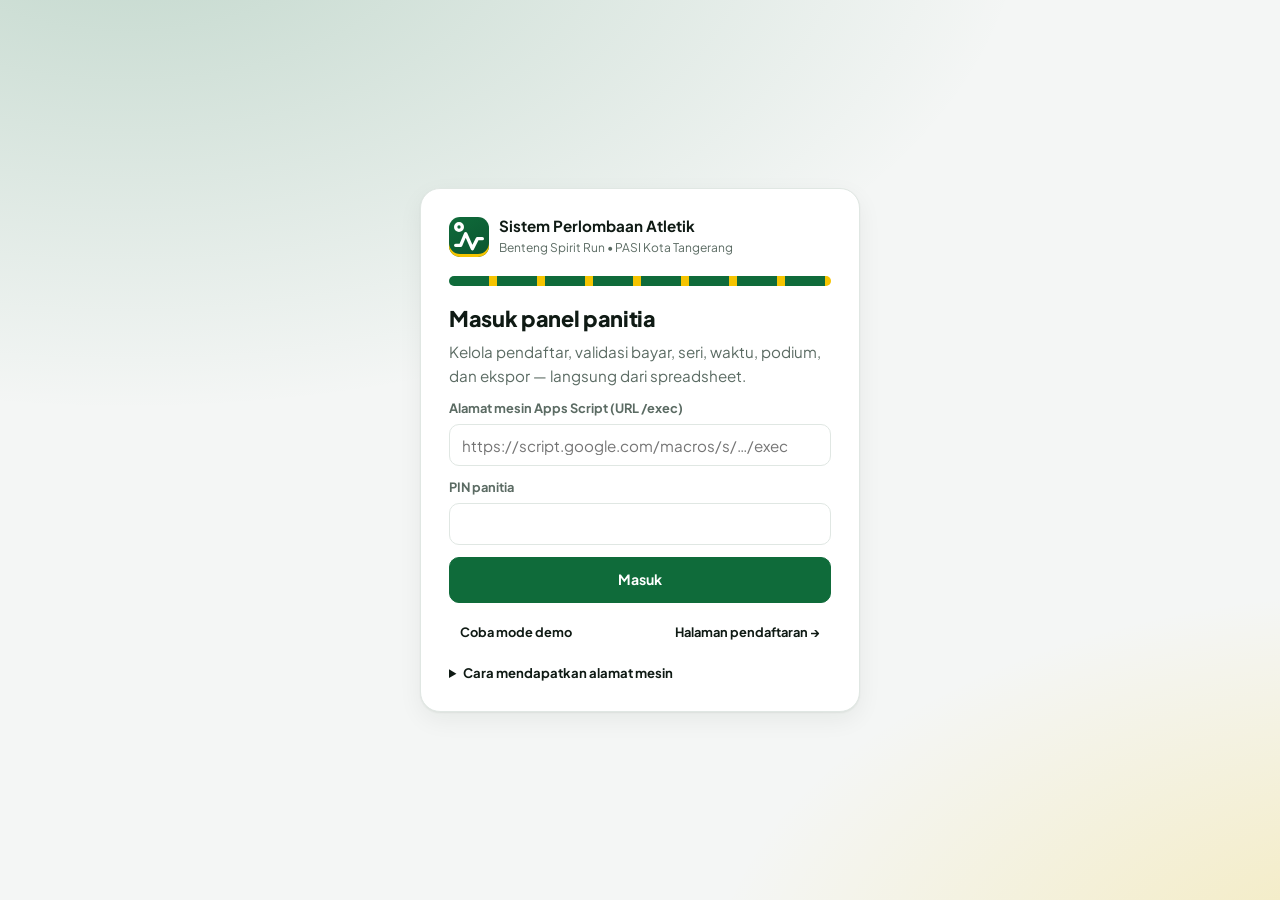
==== index.html @ 8a12baec "Terbitkan website" ====
<!doctype html>
<html lang="id">
<head>
<meta charset="utf-8">
<meta name="viewport" content="width=device-width,initial-scale=1">
<title>Panel Panitia — Benteng Spirit Run</title>
<meta name="description" content="Sistem perlombaan atletik Benteng Spirit Run (PASI Kota Tangerang): pendaftar, validasi bayar, nomor dada, seri, waktu, final, podium, ekspor Excel & PDF, dan pembuat Google Form.">
<meta name="robots" content="noindex">
<meta property="og:title" content="Panel Panitia — Benteng Spirit Run">
<meta property="og:description" content="Sistem perlombaan atletik PASI Kota Tangerang.">
<meta name="theme-color" content="#0f6b3a">
<link rel="icon" href="data:image/svg+xml,%3Csvg xmlns='http://www.w3.org/2000/svg' viewBox='0 0 32 32'%3E%3Crect width='32' height='32' rx='8' fill='%230f6b3a'/%3E%3Cpath d='M7 22h4l3-9 4 11 3-7h4' fill='none' stroke='%23f5c400' stroke-width='3' stroke-linecap='round' stroke-linejoin='round'/%3E%3C/svg%3E">
<link rel="preconnect" href="https://fonts.googleapis.com"><link rel="preconnect" href="https://fonts.gstatic.com" crossorigin>
<link href="https://fonts.googleapis.com/css2?family=Plus+Jakarta+Sans:wght@400;500;600;700;800&display=swap" rel="stylesheet">
<link rel="stylesheet" href="assets/app.css">
</head>
<body>
<div id="login" class="login hidden"></div>

<div id="app" class="app hidden">
  <nav id="side" class="side" aria-label="Menu utama"></nav>
  <div id="scrim" class="scrim"></div>
  <div class="main">
    <header class="topbar">
      <button class="btn btn-icon burger" id="burger" aria-label="Buka menu"></button>
      <span class="where" id="where">Dasbor</span>
      <span class="grow"></span>
      <span class="sync" id="sync" aria-live="polite"><i></i>Menghubungkan…</span>
      <button class="btn btn-icon btn-ghost" id="topbar-reload" aria-label="Muat ulang data" title="Muat ulang data"></button>
    </header>
    <main id="content" class="content" tabindex="-1"></main>
  </div>
</div>

<dialog id="dlg"></dialog>
<div id="toasts" class="toasts" aria-live="polite"></div>
<div id="loading" class="loading hidden" role="alert" aria-busy="true"><div style="text-align:center"><div class="spinner" style="margin:auto"></div><p id="loading-msg">Memproses…</p></div></div>

<script src="assets/config.js"></script>
<script src="assets/api.js"></script>
<script src="assets/ekspor.js"></script>
<script src="assets/app.js"></script>
</body>
</html>
---- assets/app.css ----
:root{
  --brand:#0f6b3a; --brand-2:#0b5530; --brand-soft:#e6f2ea; --on-brand:#ffffff; --accent:#f5c400; --on-accent:#1d1800;
  --bg:#f4f6f5; --surface:#ffffff; --surface-2:#f8faf9; --line:#e0e7e3; --text:#0f1a14; --muted:#5b6b63;
  --ok:#15803d; --ok-bg:#dcfce7; --warn:#a16207; --warn-bg:#fef3c7; --bad:#b91c1c; --bad-bg:#fee2e2; --info:#1d4ed8; --info-bg:#dbeafe;
  --radius:14px; --radius-sm:10px;
  --shadow:0 1px 2px rgb(15 26 20/.06),0 8px 24px rgb(15 26 20/.06);
  --font:"Plus Jakarta Sans",system-ui,-apple-system,"Segoe UI",Roboto,sans-serif;
  --side:252px;
  color-scheme:light;
}
@media (prefers-color-scheme:dark){:root:not([data-theme="light"]){
  --brand:#4ccf86; --brand-2:#36b56f; --on-brand:#04140b; --brand-soft:#11261b; --bg:#0a100d; --surface:#111a15; --surface-2:#0e1612; --line:#22322a; --text:#e6efe9; --muted:#97a89f;
  --ok:#4ade80; --ok-bg:#12301e; --warn:#fbbf24; --warn-bg:#33270b; --bad:#f87171; --bad-bg:#3a1414; --info:#93c5fd; --info-bg:#142540;
  --shadow:0 1px 2px rgb(0 0 0/.4),0 8px 24px rgb(0 0 0/.35); color-scheme:dark;}}
:root[data-theme="dark"]{
  --brand:#4ccf86; --brand-2:#36b56f; --on-brand:#04140b; --brand-soft:#11261b; --bg:#0a100d; --surface:#111a15; --surface-2:#0e1612; --line:#22322a; --text:#e6efe9; --muted:#97a89f;
  --ok:#4ade80; --ok-bg:#12301e; --warn:#fbbf24; --warn-bg:#33270b; --bad:#f87171; --bad-bg:#3a1414; --info:#93c5fd; --info-bg:#142540;
  --shadow:0 1px 2px rgb(0 0 0/.4),0 8px 24px rgb(0 0 0/.35); color-scheme:dark;}

*,*::before,*::after{box-sizing:border-box}
html{-webkit-text-size-adjust:100%}
body{margin:0;font-family:var(--font);font-size:.95rem;line-height:1.55;color:var(--text);background:var(--bg);-webkit-font-smoothing:antialiased}
h1,h2,h3,h4{line-height:1.2;letter-spacing:-.015em;margin:0 0 .4em;text-wrap:balance}
h1{font-size:clamp(1.35rem,1.2vw + 1rem,1.75rem);font-weight:800}
h2{font-size:1.15rem;font-weight:800}
h3{font-size:1rem;font-weight:700}
p{margin:0 0 .8em}
a{color:var(--brand)}
button,input,select,textarea{font:inherit;color:inherit}
:focus-visible{outline:3px solid color-mix(in srgb,var(--brand) 70%,transparent);outline-offset:2px;border-radius:8px}
.sr{position:absolute;width:1px;height:1px;overflow:hidden;clip:rect(0 0 0 0)}
.muted{color:var(--muted)}
.small{font-size:.82rem}
.num{font-variant-numeric:tabular-nums}
.nowrap{white-space:nowrap}
.hidden{display:none!important}

/* ---------- Tata letak ---------- */
.app{display:grid;grid-template-columns:var(--side) 1fr;min-height:100dvh}
.side{position:sticky;top:0;height:100dvh;overflow-y:auto;background:var(--surface);border-right:1px solid var(--line);padding:18px 14px;display:flex;flex-direction:column;gap:6px}
.brand{display:flex;align-items:center;gap:10px;padding:4px 8px 14px;border-bottom:1px solid var(--line);margin-bottom:8px}
.brand-mark{width:40px;height:40px;border-radius:11px;background:linear-gradient(150deg,#0f6b3a,#0b5530);display:grid;place-items:center;color:#fff;flex:none;box-shadow:inset 0 -3px 0 var(--accent)}
.brand b{display:block;font-size:.95rem;line-height:1.15}
.brand span{font-size:.75rem;color:var(--muted)}
.nav-group{font-size:.7rem;font-weight:800;letter-spacing:.1em;text-transform:uppercase;color:var(--muted);padding:14px 10px 4px}
.nav-link{display:flex;align-items:center;gap:10px;padding:9px 10px;border-radius:10px;text-decoration:none;color:var(--text);font-weight:600;font-size:.9rem;border:0;background:none;width:100%;text-align:left;cursor:pointer}
.nav-link svg{width:18px;height:18px;flex:none;color:var(--muted)}
.nav-link:hover{background:var(--surface-2)}
.nav-link[aria-current="page"]{background:var(--brand-soft);color:var(--brand)}
.nav-link[aria-current="page"] svg{color:var(--brand)}
.nav-link .badge{margin-left:auto}
.side-foot{margin-top:auto;padding-top:12px;border-top:1px solid var(--line);display:flex;flex-direction:column;gap:6px}
.main{min-width:0;display:flex;flex-direction:column}
.topbar{position:sticky;top:0;z-index:30;display:flex;align-items:center;gap:12px;padding:10px 24px;background:color-mix(in srgb,var(--bg) 85%,transparent);backdrop-filter:blur(10px);-webkit-backdrop-filter:blur(10px);border-bottom:1px solid var(--line);min-height:60px}
.topbar .burger{display:none}
.topbar .where{font-weight:700}
.topbar .grow{flex:1}
.sync{font-size:.8rem;color:var(--muted);display:flex;align-items:center;gap:6px}
.sync i{width:8px;height:8px;border-radius:50%;background:var(--ok);display:inline-block}
.sync.demo i{background:var(--accent)}
.sync.err i{background:var(--bad)}
.content{padding:24px;max-width:1400px;width:100%}
.page-head{display:flex;justify-content:space-between;align-items:flex-end;gap:16px;flex-wrap:wrap;margin-bottom:18px}
.page-head p{margin:0;color:var(--muted)}
.toolbar{display:flex;gap:8px;flex-wrap:wrap;align-items:center}
.scrim{display:none}
@media (max-width:960px){
  .app{grid-template-columns:1fr}
  .side{position:fixed;inset:0 auto 0 0;width:min(300px,86vw);z-index:60;transform:translateX(-105%);transition:transform .25s ease;box-shadow:var(--shadow)}
  .side.open{transform:none}
  .scrim.show{display:block;position:fixed;inset:0;background:rgb(0 0 0/.35);z-index:55}
  .topbar{padding:8px 14px}
  .topbar .burger{display:inline-flex}
  .content{padding:16px}
}

/* ---------- Tombol & input ---------- */
.btn{display:inline-flex;align-items:center;justify-content:center;gap:8px;min-height:40px;padding:0 16px;border-radius:10px;border:1px solid var(--line);background:var(--surface);font-weight:700;font-size:.88rem;cursor:pointer;text-decoration:none;color:var(--text);transition:background .15s,border-color .15s,transform .15s,box-shadow .15s;white-space:nowrap}
.btn svg{width:17px;height:17px;flex:none}
.btn:hover{border-color:color-mix(in srgb,var(--brand) 50%,var(--line))}
.btn:active{transform:translateY(1px)}
.btn[disabled]{opacity:.55;cursor:not-allowed}
.btn-brand{background:var(--brand);border-color:var(--brand);color:var(--on-brand)}
.btn-brand:hover{background:var(--brand-2);border-color:var(--brand-2)}
.btn-accent{background:var(--accent);border-color:var(--accent);color:var(--on-accent)}
.btn-accent:hover{box-shadow:0 6px 18px rgb(245 196 0/.35)}
.btn-ghost{background:transparent;border-color:transparent}
.btn-ghost:hover{background:var(--surface-2)}
.btn-danger{color:var(--bad)}
.btn-danger:hover{border-color:var(--bad);background:var(--bad-bg)}
.btn-sm{min-height:32px;padding:0 10px;font-size:.8rem;border-radius:8px}
.btn-icon{width:40px;padding:0}
.btn-sm.btn-icon{width:32px}
.split-btn{position:relative;display:inline-flex}
.menu-pop{position:absolute;right:0;top:calc(100% + 6px);min-width:240px;background:var(--surface);border:1px solid var(--line);border-radius:12px;box-shadow:var(--shadow);padding:6px;z-index:40;display:none}
.menu-pop.open{display:block}
.menu-pop button{display:flex;align-items:center;gap:10px;width:100%;padding:9px 10px;border:0;background:none;border-radius:8px;cursor:pointer;text-align:left;font-weight:600;font-size:.86rem}
.menu-pop button:hover{background:var(--surface-2)}
.menu-pop button svg{width:17px;height:17px;color:var(--muted)}
.menu-pop hr{border:0;border-top:1px solid var(--line);margin:4px 0}

.field{display:flex;flex-direction:column;gap:5px;margin-bottom:12px;min-width:0}
.field>span{font-size:.8rem;font-weight:700;color:var(--muted)}
.input,select.input,textarea.input{width:100%;min-height:42px;padding:8px 12px;border-radius:10px;border:1px solid var(--line);background:var(--surface);outline:none;transition:border-color .15s,box-shadow .15s}
textarea.input{min-height:90px;resize:vertical}
.input:focus{border-color:var(--brand);box-shadow:0 0 0 3px color-mix(in srgb,var(--brand) 18%,transparent)}
.input-sm{min-height:34px;padding:4px 10px;font-size:.85rem;border-radius:8px}
.search{position:relative;flex:1;min-width:200px;max-width:380px}
.search svg{position:absolute;left:11px;top:50%;transform:translateY(-50%);width:17px;height:17px;color:var(--muted);pointer-events:none}
.search .input{padding-left:36px}
.grid-2{display:grid;grid-template-columns:repeat(2,minmax(0,1fr));gap:0 14px}
.grid-3{display:grid;grid-template-columns:repeat(3,minmax(0,1fr));gap:0 14px}
@media (max-width:640px){.grid-2,.grid-3{grid-template-columns:1fr}}
.check{display:inline-flex;align-items:center;gap:8px;cursor:pointer;font-weight:600}
.check input{width:18px;height:18px;accent-color:var(--brand)}
.switch{position:relative;display:inline-flex;align-items:center;gap:10px;cursor:pointer;font-weight:600}
.switch input{appearance:none;width:42px;height:24px;border-radius:999px;background:var(--line);position:relative;cursor:pointer;transition:background .2s;margin:0}
.switch input::after{content:"";position:absolute;top:3px;left:3px;width:18px;height:18px;border-radius:50%;background:#fff;transition:transform .2s;box-shadow:0 1px 3px rgb(0 0 0/.2)}
.switch input:checked{background:var(--brand)}
.switch input:checked::after{transform:translateX(18px)}

.seg{display:inline-flex;background:var(--surface-2);border:1px solid var(--line);border-radius:10px;padding:3px;gap:2px;flex-wrap:wrap}
.seg button{border:0;background:none;padding:6px 12px;border-radius:8px;font-weight:700;font-size:.82rem;cursor:pointer;color:var(--muted)}
.seg button[aria-pressed="true"]{background:var(--surface);color:var(--text);box-shadow:0 1px 3px rgb(0 0 0/.08)}

/* ---------- Kartu & KPI ---------- */
.card{background:var(--surface);border:1px solid var(--line);border-radius:var(--radius);padding:20px}
.card-head{display:flex;justify-content:space-between;align-items:center;gap:12px;flex-wrap:wrap;margin-bottom:14px}
.card-head h2,.card-head h3{margin:0}
.stack{display:flex;flex-direction:column;gap:16px}
.cols{display:grid;gap:16px;grid-template-columns:repeat(auto-fit,minmax(min(100%,320px),1fr))}
.cols-2-1{display:grid;gap:16px;grid-template-columns:minmax(0,2fr) minmax(0,1fr)}
@media (max-width:1100px){.cols-2-1{grid-template-columns:1fr}}
.kpis{display:grid;gap:14px;grid-template-columns:repeat(auto-fit,minmax(170px,1fr));margin-bottom:16px}
.kpi{background:var(--surface);border:1px solid var(--line);border-radius:var(--radius);padding:16px 18px;position:relative;overflow:hidden}
.kpi .lbl{font-size:.76rem;font-weight:700;color:var(--muted);text-transform:uppercase;letter-spacing:.06em}
.kpi .val{font-size:1.9rem;font-weight:800;line-height:1.1;margin-top:6px;font-variant-numeric:tabular-nums}
.kpi .sub{font-size:.78rem;color:var(--muted);margin-top:2px}
.kpi::after{content:"";position:absolute;right:-18px;top:-18px;width:70px;height:70px;border-radius:50%;background:var(--brand-soft)}
.kpi.hl{background:linear-gradient(150deg,#0f6b3a,#0b5530);color:#fff;border-color:transparent}
.kpi.hl .lbl,.kpi.hl .sub{color:rgb(255 255 255/.8)}
.kpi.hl::after{background:rgb(255 255 255/.12)}
.kpi.warn .val{color:var(--warn)}
.kpi.bad .val{color:var(--bad)}

/* ---------- Tabel ---------- */
.table-wrap{overflow:auto;border:1px solid var(--line);border-radius:12px;background:var(--surface);max-height:calc(100dvh - 250px)}
.table-wrap.free{max-height:none}
table.t.wide{min-width:1080px}
table.t{width:100%;border-collapse:separate;border-spacing:0;font-size:.86rem}
table.t th,table.t td{padding:9px 12px;text-align:left;border-bottom:1px solid var(--line);vertical-align:middle}
table.t thead th{position:sticky;top:0;background:var(--surface-2);z-index:2;font-size:.74rem;text-transform:uppercase;letter-spacing:.05em;color:var(--muted);font-weight:800;white-space:nowrap}
table.t tbody tr:hover td{background:color-mix(in srgb,var(--brand-soft) 45%,transparent)}
table.t tbody tr:last-child td{border-bottom:0}
table.t td.c,table.t th.c{text-align:center}
table.t td.r,table.t th.r{text-align:right}
table.t tfoot td{font-weight:800;background:var(--surface-2);position:sticky;bottom:0}
.sortable{cursor:pointer;user-select:none}
.sortable::after{content:" ↕";opacity:.35}
.sortable[data-dir="asc"]::after{content:" ↑";opacity:1}
.sortable[data-dir="desc"]::after{content:" ↓";opacity:1}
.name{font-weight:700}
.sub-line{font-size:.76rem;color:var(--muted)}
.empty{padding:40px 16px;text-align:center;color:var(--muted)}
.empty svg{width:40px;height:40px;opacity:.5;display:block;margin:0 auto 8px}

.tag{display:inline-flex;align-items:center;gap:5px;padding:2px 9px;border-radius:999px;font-size:.74rem;font-weight:800;white-space:nowrap}
.tag.ok{background:var(--ok-bg);color:var(--ok)}
.tag.warn{background:var(--warn-bg);color:var(--warn)}
.tag.bad{background:var(--bad-bg);color:var(--bad)}
.tag.info{background:var(--info-bg);color:var(--info)}
.tag.neutral{background:var(--surface-2);color:var(--muted);border:1px solid var(--line)}
.badge{display:inline-grid;place-items:center;min-width:22px;height:20px;padding:0 6px;border-radius:999px;background:var(--bad);color:#fff;font-size:.7rem;font-weight:800}
.bib{display:inline-grid;place-items:center;min-width:46px;height:28px;padding:0 8px;border-radius:7px;font-weight:800;font-variant-numeric:tabular-nums;border:2px solid currentColor;font-size:.85rem}
.bib.Kuning{color:#a37f00;background:#fff8d6}
.bib.Merah{color:#c0262d;background:#fdecec}
.bib.Biru{color:#1f5fbf;background:#e8f0fc}
.bib.Abu-abu{color:#5d6470;background:#eef0f3}
.bib.none{color:var(--muted);border-style:dashed;background:transparent}

/* ---------- Grafik batang ---------- */
.bars{display:flex;flex-direction:column;gap:10px}
.bar-row{display:grid;grid-template-columns:140px 1fr 56px;gap:10px;align-items:center;font-size:.84rem}
.bar-track{height:14px;border-radius:999px;background:var(--surface-2);overflow:hidden;display:flex;border:1px solid var(--line)}
.bar-a{background:var(--brand)}
.bar-b{background:var(--accent)}
.legend{display:flex;gap:14px;font-size:.78rem;color:var(--muted);margin-bottom:10px}
.legend i{display:inline-block;width:10px;height:10px;border-radius:3px;margin-right:5px;vertical-align:-1px}
@media (max-width:520px){.bar-row{grid-template-columns:96px 1fr 44px}}

/* ---------- Seri / lintasan ---------- */
.heats{display:grid;gap:14px;grid-template-columns:repeat(auto-fill,minmax(min(100%,380px),1fr))}
.heat{border:1px solid var(--line);border-radius:12px;overflow:hidden;background:var(--surface)}
.heat-head{display:flex;justify-content:space-between;align-items:center;padding:9px 12px;background:var(--brand);color:var(--on-brand);font-weight:800}
.heat table{width:100%;border-collapse:collapse;font-size:.84rem}
.heat td,.heat th{padding:6px 8px;border-bottom:1px solid var(--line);text-align:left}
.heat th{font-size:.7rem;text-transform:uppercase;color:var(--muted);background:var(--surface-2)}
.heat td.ln{width:34px;text-align:center;font-weight:800;color:var(--brand)}
.heat .time{width:92px}
.heat .time input{width:100%;min-height:32px;padding:2px 8px;border:1px solid var(--line);border-radius:7px;background:var(--surface);text-align:right;font-variant-numeric:tabular-nums}
.heat .time input:focus{border-color:var(--brand);outline:none;box-shadow:0 0 0 3px color-mix(in srgb,var(--brand) 18%,transparent)}
.heat tr.drag-over td{background:var(--brand-soft)}
.rank{display:inline-grid;place-items:center;width:24px;height:24px;border-radius:50%;font-size:.75rem;font-weight:800;background:var(--surface-2)}
.rank.g{background:#facc15;color:#422006}.rank.s{background:#cbd5e1;color:#1e293b}.rank.b{background:#d6a36b;color:#3b1d06}
.medal{display:inline-flex;align-items:center;gap:6px;font-weight:800}
.medal i{width:14px;height:14px;border-radius:50%;display:inline-block}
.m1 i{background:#facc15}.m2 i{background:#cbd5e1}.m3 i{background:#d6a36b}

/* ---------- Dialog & toast ---------- */
dialog{border:0;border-radius:16px;padding:0;width:min(640px,calc(100vw - 24px));max-height:calc(100dvh - 24px);background:var(--surface);color:var(--text);box-shadow:0 30px 80px rgb(0 0 0/.3)}
dialog::backdrop{background:rgb(8 15 11/.5);backdrop-filter:blur(2px)}
.dlg-head{display:flex;justify-content:space-between;align-items:center;padding:16px 20px;border-bottom:1px solid var(--line);position:sticky;top:0;background:var(--surface);z-index:2}
.dlg-head h2{margin:0}
.dlg-body{padding:18px 20px;overflow:auto}
.dlg-foot{display:flex;justify-content:flex-end;gap:8px;padding:14px 20px;border-top:1px solid var(--line);position:sticky;bottom:0;background:var(--surface)}
dialog.wide{width:min(980px,calc(100vw - 24px))}
.toasts{position:fixed;right:16px;bottom:16px;z-index:100;display:flex;flex-direction:column;gap:8px;max-width:min(380px,calc(100vw - 32px))}
.toast{background:var(--text);color:var(--bg);padding:12px 16px;border-radius:12px;box-shadow:var(--shadow);font-weight:600;font-size:.88rem;animation:tin .25s ease}
.toast.err{background:var(--bad);color:#fff}
.toast.ok{background:var(--ok);color:#fff}
@keyframes tin{from{opacity:0;transform:translateY(8px)}}
.loading{position:fixed;inset:0;display:grid;place-items:center;background:color-mix(in srgb,var(--bg) 70%,transparent);z-index:90;backdrop-filter:blur(2px)}
.spinner{width:42px;height:42px;border-radius:50%;border:4px solid var(--line);border-top-color:var(--brand);animation:spin .8s linear infinite}
.loading p{margin-top:12px;font-weight:700;text-align:center}
@keyframes spin{to{transform:rotate(360deg)}}

/* ---------- Login ---------- */
.login{min-height:100dvh;display:grid;place-items:center;padding:24px;background:
  radial-gradient(900px 500px at 10% -10%,color-mix(in srgb,var(--brand) 22%,transparent),transparent),
  radial-gradient(700px 400px at 110% 110%,color-mix(in srgb,var(--accent) 25%,transparent),transparent),var(--bg)}
.login-card{width:min(440px,100%);background:var(--surface);border:1px solid var(--line);border-radius:20px;padding:28px;box-shadow:var(--shadow)}
.login-card .brand{border:0;padding:0;margin-bottom:18px}
.track-art{height:10px;border-radius:999px;margin:4px 0 20px;background:repeating-linear-gradient(90deg,var(--brand) 0 40px,var(--accent) 40px 48px)}
.note{padding:12px 14px;border-radius:12px;background:var(--brand-soft);font-size:.85rem;border:1px solid color-mix(in srgb,var(--brand) 25%,transparent)}
.note.warn{background:var(--warn-bg);border-color:color-mix(in srgb,var(--warn) 30%,transparent)}
.steps{counter-reset:s;list-style:none;padding:0;margin:0}
.steps li{counter-increment:s;position:relative;padding:0 0 12px 38px}
.steps li::before{content:counter(s);position:absolute;left:0;top:0;width:26px;height:26px;border-radius:50%;background:var(--brand);color:var(--on-brand);font-weight:800;display:grid;place-items:center;font-size:.8rem}
code,.mono{font-family:ui-monospace,SFMono-Regular,Consolas,monospace;font-size:.84em;background:var(--surface-2);padding:1px 6px;border-radius:6px;border:1px solid var(--line);word-break:break-all}

@media (prefers-reduced-motion:reduce){*{animation:none!important;transition:none!important}}
@media print{.side,.topbar,.toolbar,.btn{display:none!important}.app{display:block}.content{padding:0}}
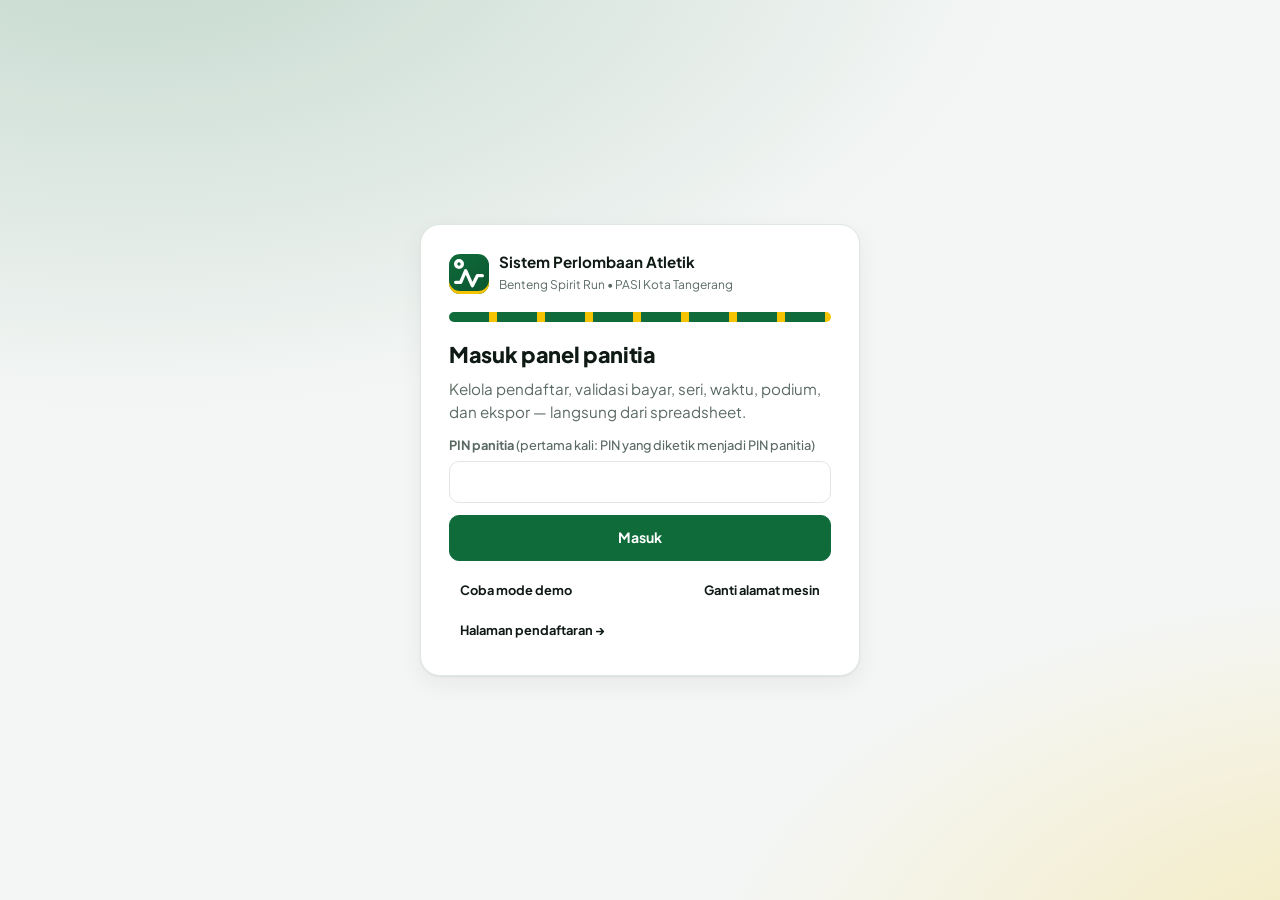
==== commit 8cca9d11: "Penanda versi aset" ====
--- a/index.html
+++ b/index.html
@@ -12,7 +12,7 @@
 <link rel="icon" href="data:image/svg+xml,%3Csvg xmlns='http://www.w3.org/2000/svg' viewBox='0 0 32 32'%3E%3Crect width='32' height='32' rx='8' fill='%230f6b3a'/%3E%3Cpath d='M7 22h4l3-9 4 11 3-7h4' fill='none' stroke='%23f5c400' stroke-width='3' stroke-linecap='round' stroke-linejoin='round'/%3E%3C/svg%3E">
 <link rel="preconnect" href="https://fonts.googleapis.com"><link rel="preconnect" href="https://fonts.gstatic.com" crossorigin>
 <link href="https://fonts.googleapis.com/css2?family=Plus+Jakarta+Sans:wght@400;500;600;700;800&display=swap" rel="stylesheet">
-<link rel="stylesheet" href="assets/app.css">
+<link rel="stylesheet" href="assets/app.css?v=3">
 </head>
 <body>
 <div id="login" class="login hidden"></div>
@@ -36,9 +36,9 @@
 <div id="toasts" class="toasts" aria-live="polite"></div>
 <div id="loading" class="loading hidden" role="alert" aria-busy="true"><div style="text-align:center"><div class="spinner" style="margin:auto"></div><p id="loading-msg">Memproses…</p></div></div>
 
-<script src="assets/config.js"></script>
-<script src="assets/api.js"></script>
-<script src="assets/ekspor.js"></script>
-<script src="assets/app.js"></script>
+<script src="assets/config.js?v=3"></script>
+<script src="assets/api.js?v=3"></script>
+<script src="assets/ekspor.js?v=3"></script>
+<script src="assets/app.js?v=3"></script>
 </body>
 </html>
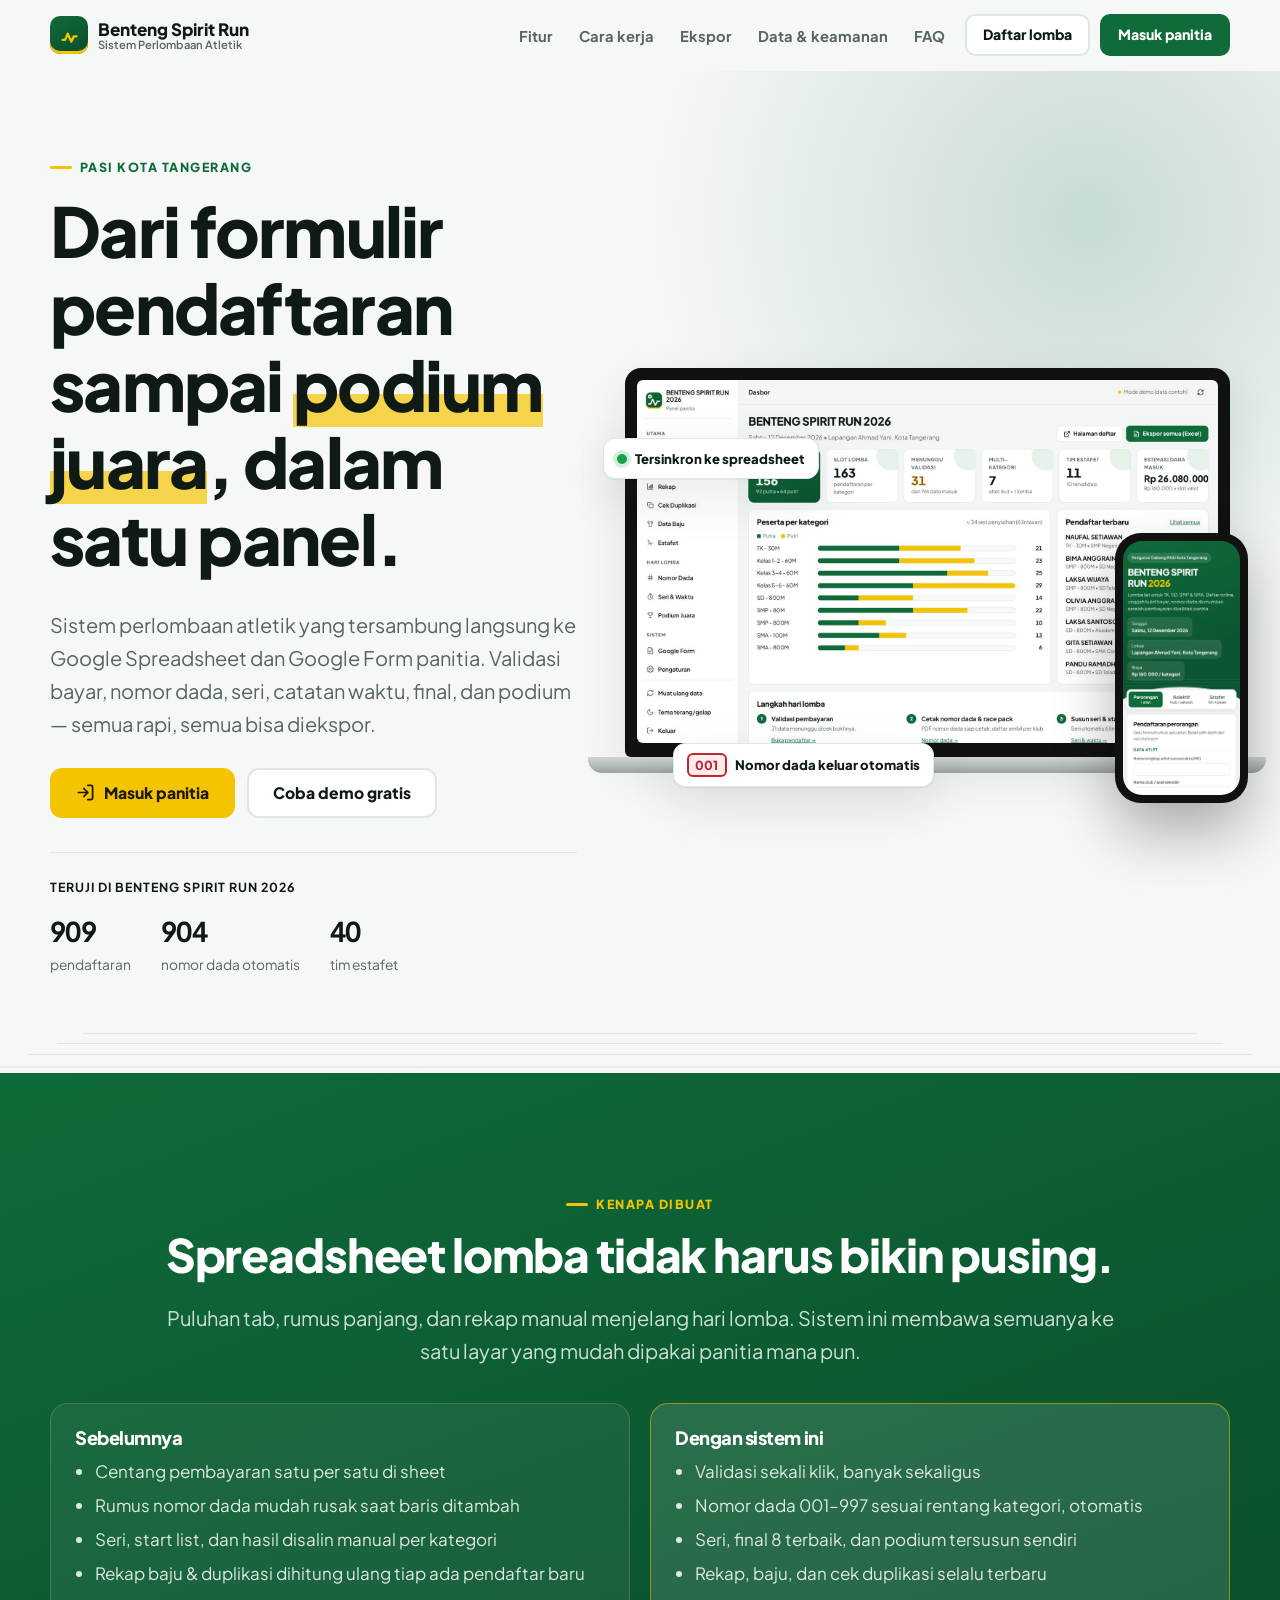
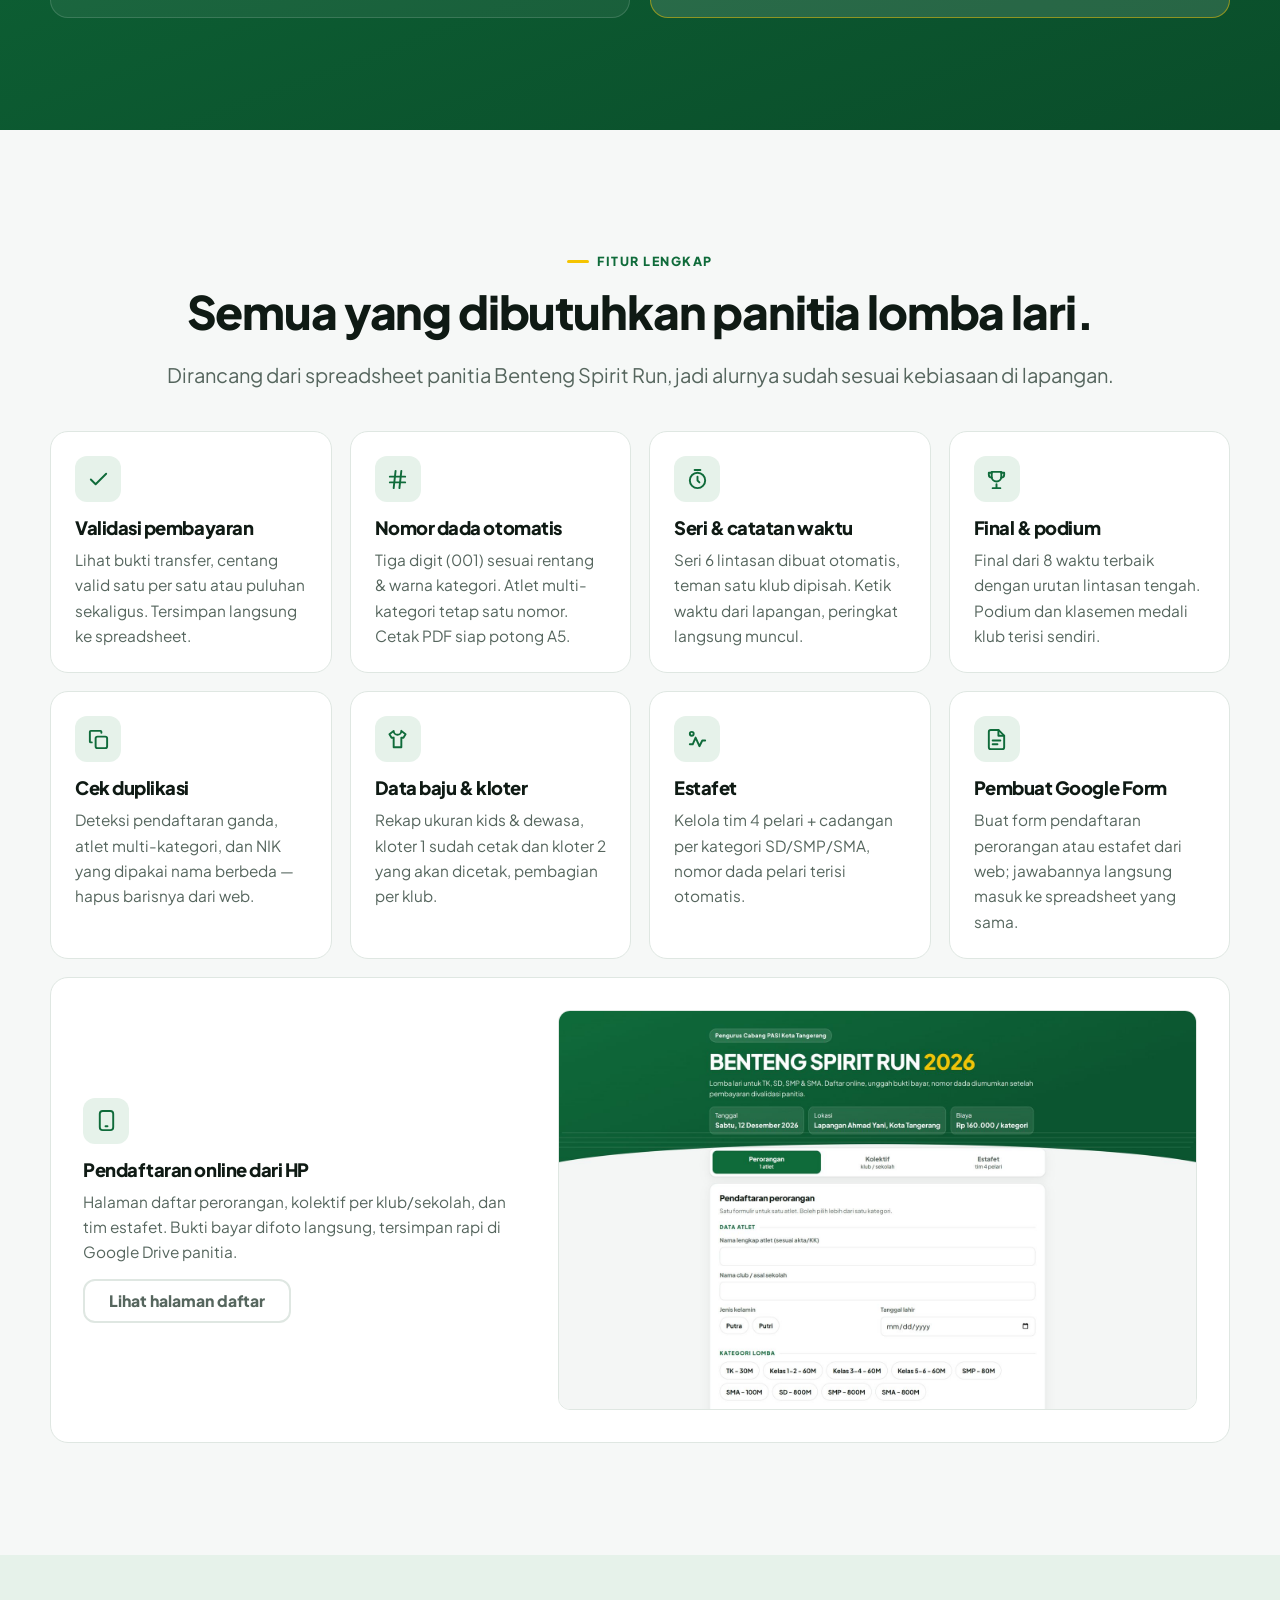
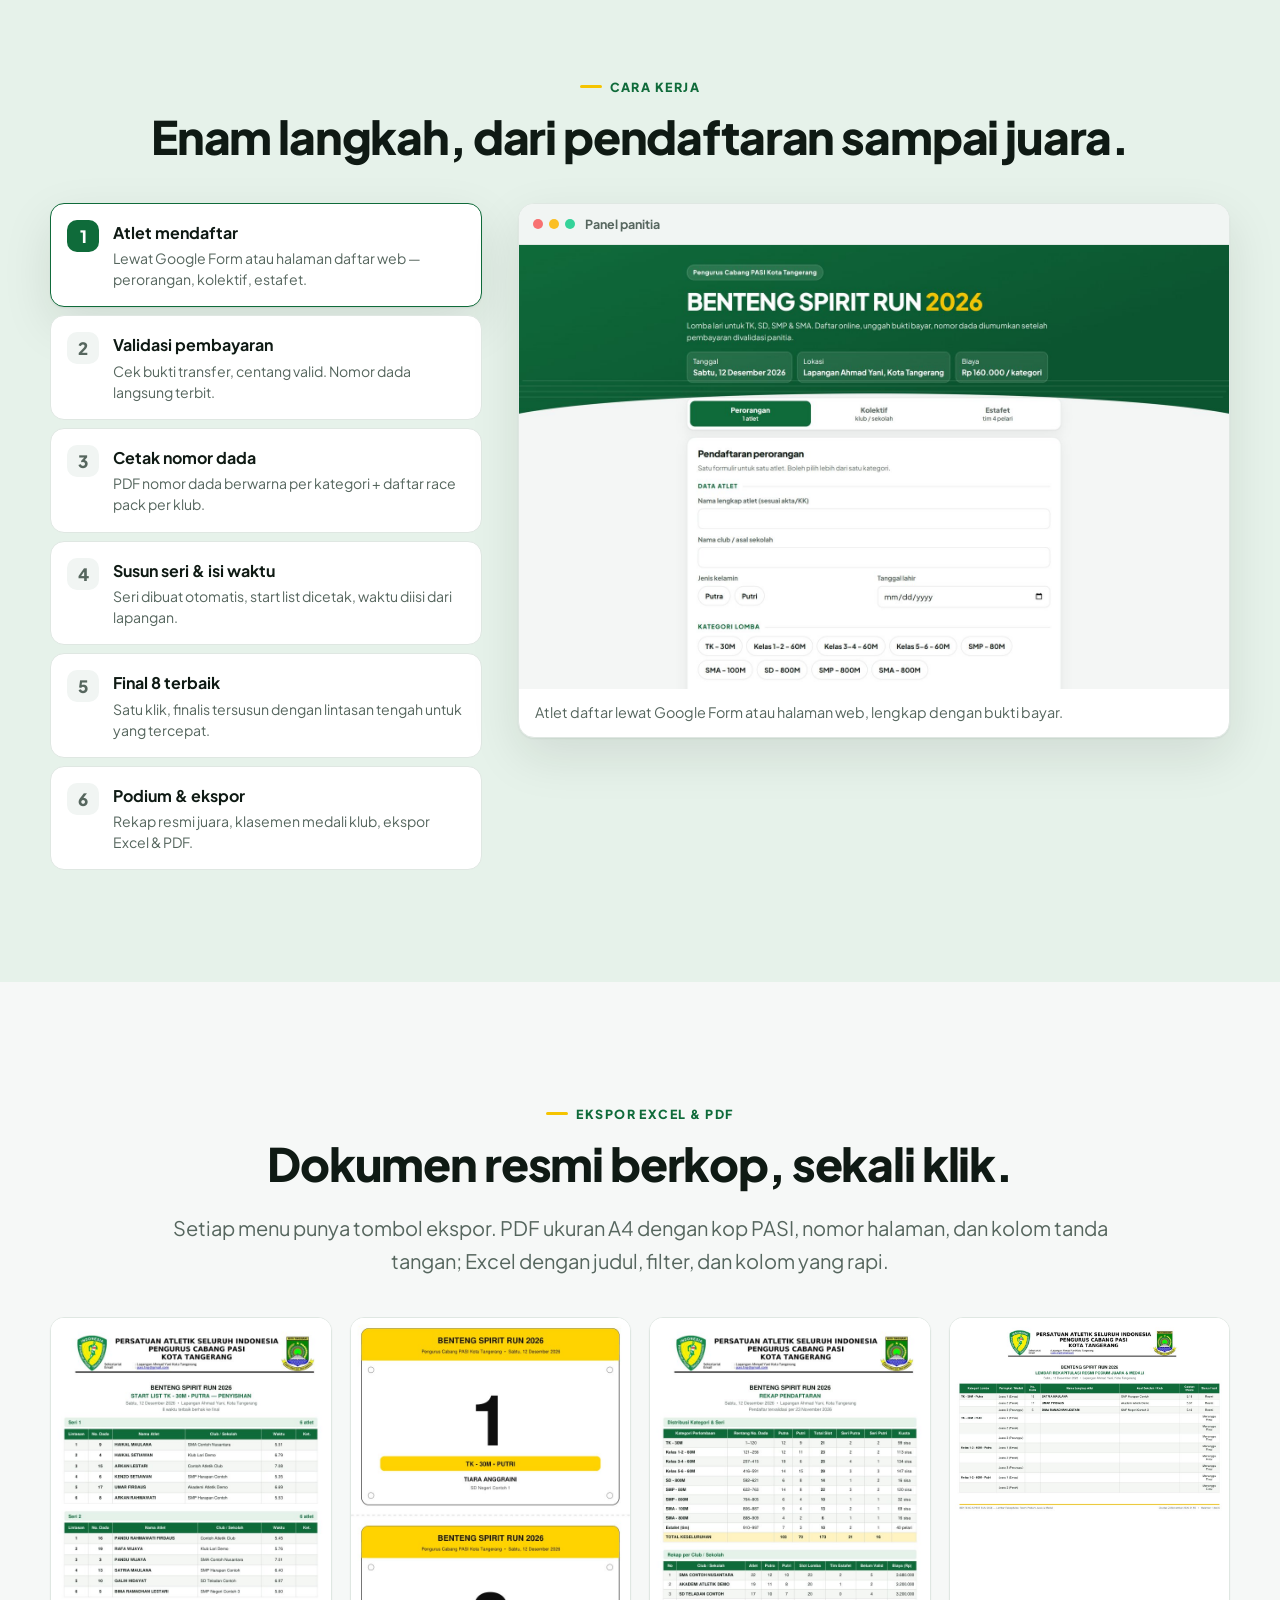
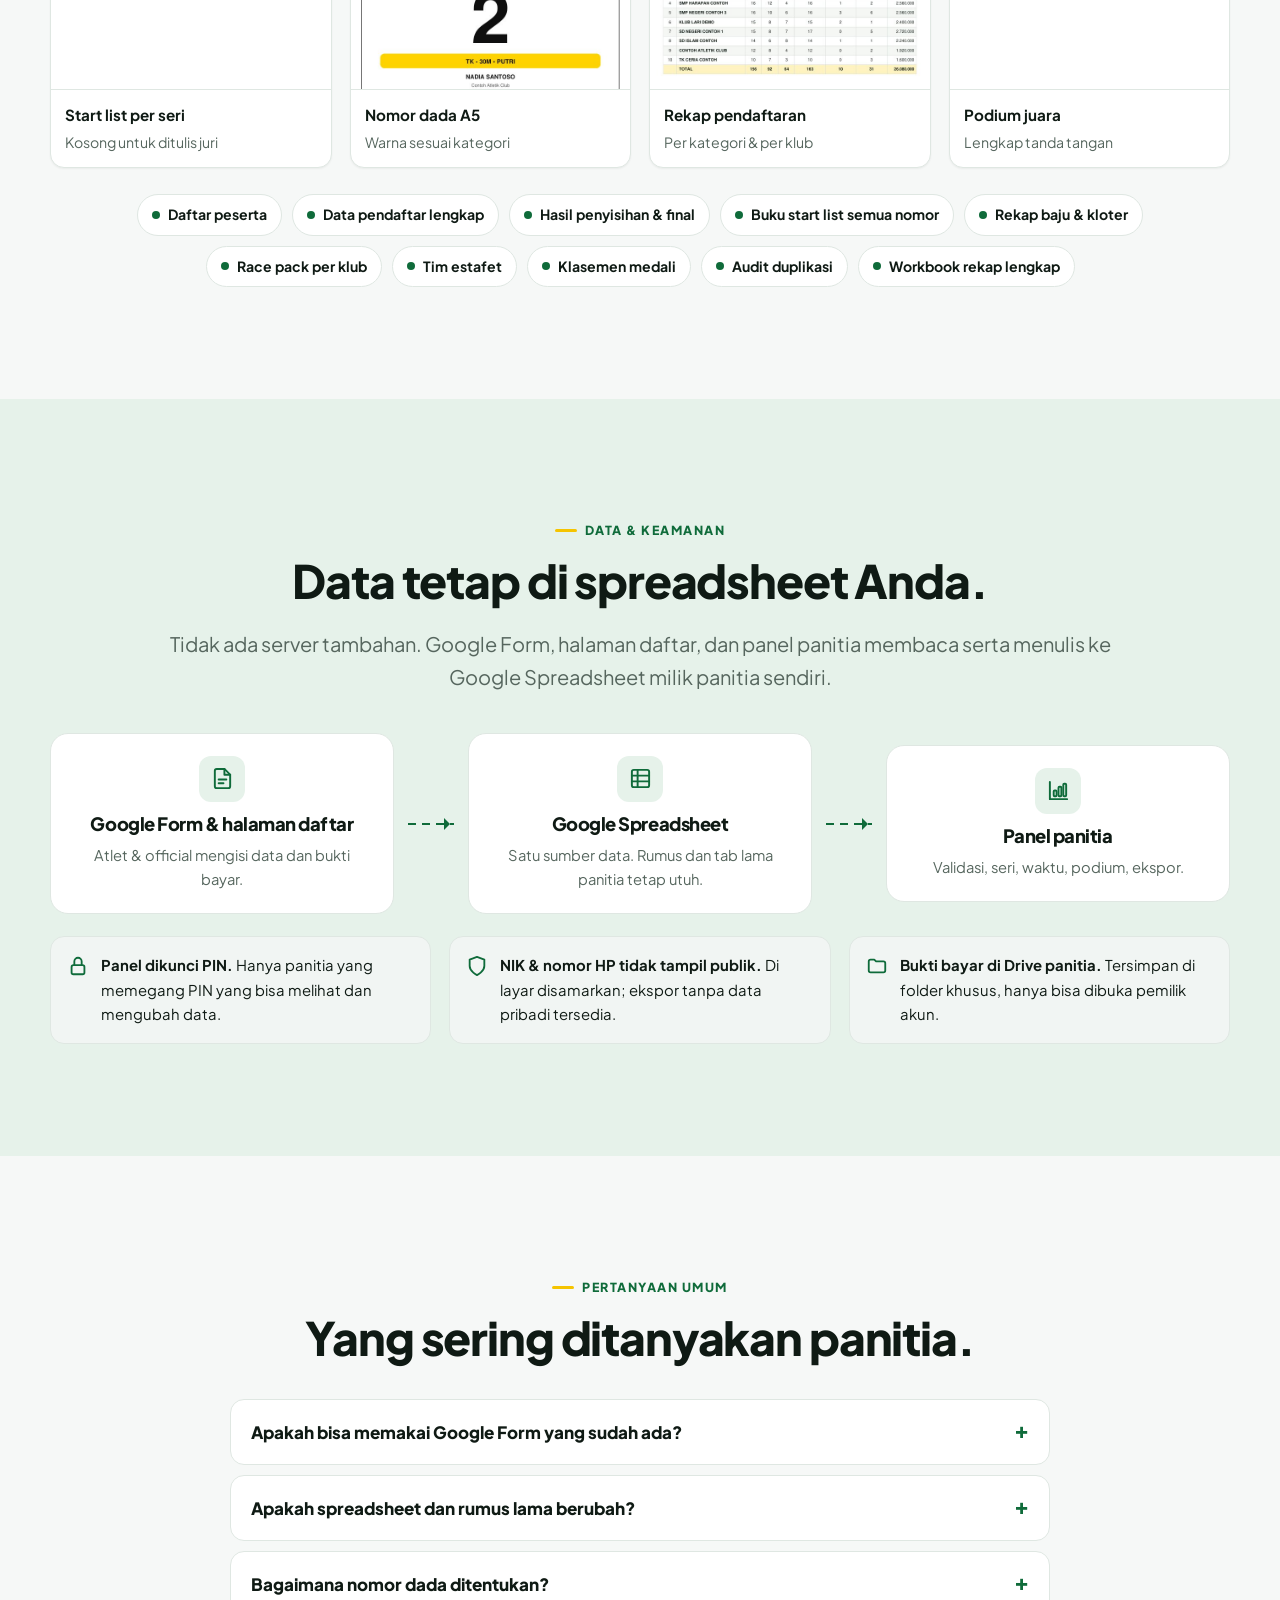
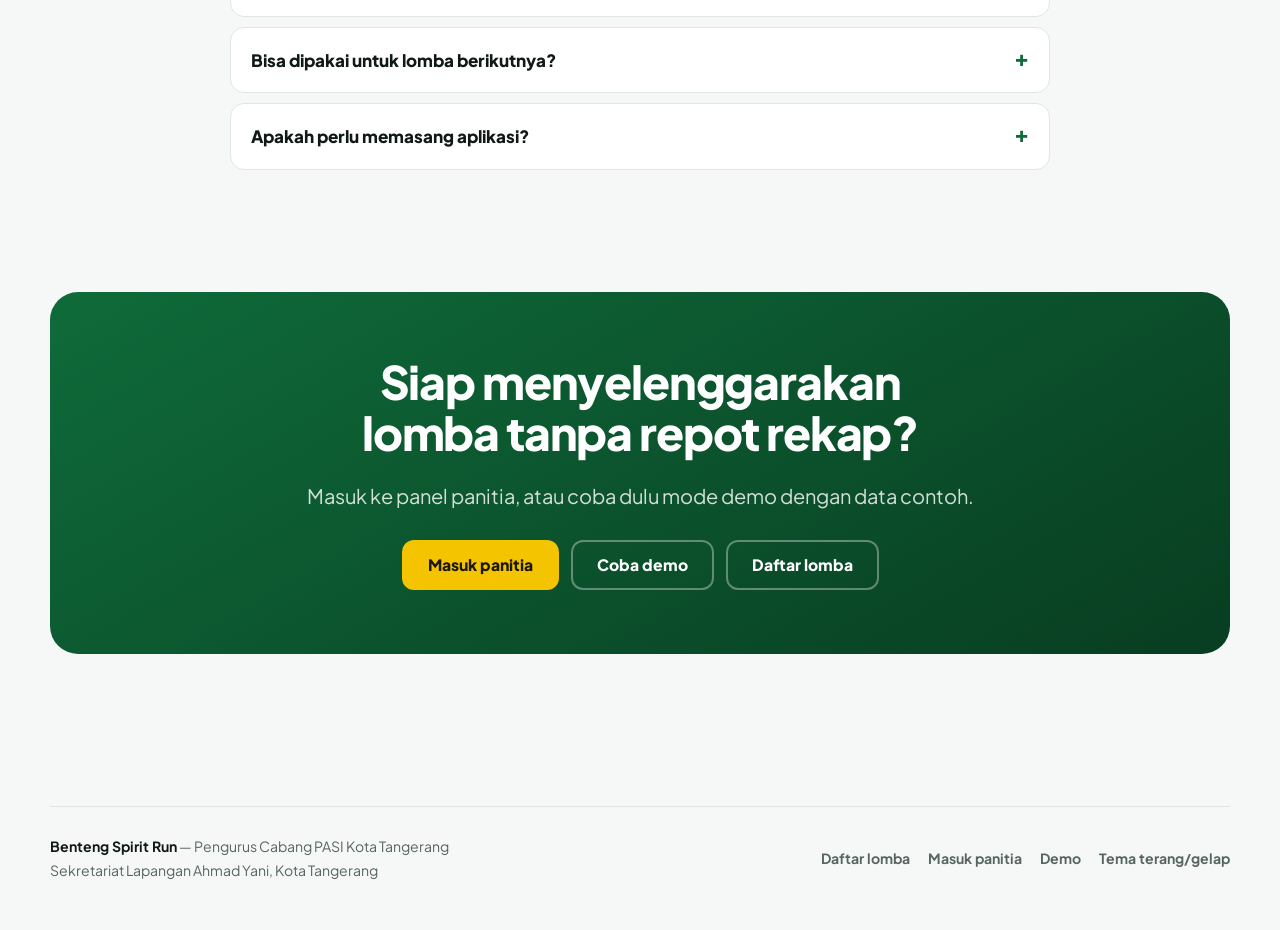
==== commit 898496c7: "Halaman promosi, halaman login, panel dipindah ke panel.html" ====
--- a/index.html
+++ b/index.html
@@ -3,42 +3,367 @@
 <head>
 <meta charset="utf-8">
 <meta name="viewport" content="width=device-width,initial-scale=1">
-<title>Panel Panitia — Benteng Spirit Run</title>
-<meta name="description" content="Sistem perlombaan atletik Benteng Spirit Run (PASI Kota Tangerang): pendaftar, validasi bayar, nomor dada, seri, waktu, final, podium, ekspor Excel & PDF, dan pembuat Google Form.">
-<meta name="robots" content="noindex">
-<meta property="og:title" content="Panel Panitia — Benteng Spirit Run">
-<meta property="og:description" content="Sistem perlombaan atletik PASI Kota Tangerang.">
+<title>Sistem Perlombaan Atletik — Benteng Spirit Run</title>
+<meta name="description" content="Kelola lomba atletik dari pendaftaran sampai podium: validasi bayar, nomor dada otomatis, seri & catatan waktu, final, podium, ekspor Excel & PDF berkop — tersambung ke Google Spreadsheet dan Google Form.">
+<meta property="og:title" content="Sistem Perlombaan Atletik — Benteng Spirit Run">
+<meta property="og:description" content="Dari formulir pendaftaran sampai podium juara, dalam satu panel. PASI Kota Tangerang.">
+<meta property="og:image" content="assets/promo/dasbor.jpg">
 <meta name="theme-color" content="#0f6b3a">
 <link rel="icon" href="data:image/svg+xml,%3Csvg xmlns='http://www.w3.org/2000/svg' viewBox='0 0 32 32'%3E%3Crect width='32' height='32' rx='8' fill='%230f6b3a'/%3E%3Cpath d='M7 22h4l3-9 4 11 3-7h4' fill='none' stroke='%23f5c400' stroke-width='3' stroke-linecap='round' stroke-linejoin='round'/%3E%3C/svg%3E">
 <link rel="preconnect" href="https://fonts.googleapis.com"><link rel="preconnect" href="https://fonts.gstatic.com" crossorigin>
 <link href="https://fonts.googleapis.com/css2?family=Plus+Jakarta+Sans:wght@400;500;600;700;800&display=swap" rel="stylesheet">
-<link rel="stylesheet" href="assets/app.css?v=3">
+<style>
+:root{
+  --brand:#0f6b3a;--brand-2:#0a4d2a;--brand-soft:#e6f2ea;--accent:#f5c400;--on-accent:#1d1800;
+  --bg:#f6f8f7;--surface:#fff;--surface-2:#f1f5f3;--line:#dfe7e2;--text:#0f1a14;--muted:#56665e;
+  --shadow:0 1px 2px rgb(15 26 20/.06),0 18px 50px rgb(15 26 20/.10);
+  --font:"Plus Jakarta Sans",system-ui,-apple-system,"Segoe UI",Roboto,sans-serif;
+  --wrap:min(1180px,100% - 32px);color-scheme:light}
+@media (prefers-color-scheme:dark){:root:not([data-theme="light"]){
+  --brand:#4ccf86;--brand-2:#36b56f;--brand-soft:#10251a;--bg:#0a100d;--surface:#111a15;--surface-2:#0e1612;--line:#22322a;--text:#e6efe9;--muted:#9aaba2;
+  --shadow:0 1px 2px rgb(0 0 0/.4),0 18px 50px rgb(0 0 0/.4);color-scheme:dark}}
+:root[data-theme="dark"]{--brand:#4ccf86;--brand-2:#36b56f;--brand-soft:#10251a;--bg:#0a100d;--surface:#111a15;--surface-2:#0e1612;--line:#22322a;--text:#e6efe9;--muted:#9aaba2;--shadow:0 1px 2px rgb(0 0 0/.4),0 18px 50px rgb(0 0 0/.4);color-scheme:dark}
+*,*::before,*::after{box-sizing:border-box}
+html{scroll-behavior:smooth;scroll-padding-top:80px}
+body{margin:0;font-family:var(--font);font-size:1.0625rem;line-height:1.65;color:var(--text);background:var(--bg);-webkit-font-smoothing:antialiased;overflow-x:hidden}
+img{max-width:100%;height:auto;display:block}
+a{color:inherit}
+h1,h2,h3{line-height:1.12;letter-spacing:-.025em;margin:0 0 .45em;text-wrap:balance}
+h1{font-size:clamp(2.3rem,4.6vw + .8rem,4.3rem);font-weight:800}
+h2{font-size:clamp(1.8rem,2.6vw + .8rem,2.9rem);font-weight:800}
+h3{font-size:1.15rem;font-weight:800}
+p{margin:0 0 1em;max-width:64ch}
+.wrap{width:var(--wrap);margin-inline:auto}
+section{padding-block:clamp(64px,9vw,112px)}
+.eyebrow{display:inline-flex;align-items:center;gap:8px;font-size:.78rem;font-weight:800;letter-spacing:.12em;text-transform:uppercase;color:var(--brand);margin-bottom:14px}
+.eyebrow::before{content:"";width:22px;height:3px;border-radius:2px;background:var(--accent)}
+.lead{font-size:clamp(1.05rem,.6vw + .95rem,1.25rem);color:var(--muted)}
+.center{text-align:center}.center p{margin-inline:auto}
+:focus-visible{outline:3px solid var(--brand);outline-offset:3px;border-radius:8px}
+.skip{position:absolute;left:-999px;top:8px;background:var(--surface);padding:8px 14px;border-radius:8px;z-index:100}.skip:focus{left:8px}
+.btn{display:inline-flex;align-items:center;justify-content:center;gap:9px;min-height:50px;padding:0 24px;border-radius:12px;font:inherit;font-weight:800;font-size:.98rem;text-decoration:none;border:2px solid transparent;cursor:pointer;transition:transform .2s,box-shadow .2s,background .2s,border-color .2s;white-space:nowrap}
+.btn svg{width:19px;height:19px}
+.btn-accent{background:var(--accent);color:var(--on-accent)}
+.btn-accent:hover{transform:translateY(-2px);box-shadow:0 12px 28px rgb(245 196 0/.35)}
+.btn-brand{background:var(--brand);color:#fff}
+:root[data-theme="dark"] .btn-brand{color:#04140b}
+@media (prefers-color-scheme:dark){:root:not([data-theme="light"]) .btn-brand{color:#04140b}}
+.btn-brand:hover{transform:translateY(-2px);box-shadow:0 12px 28px rgb(15 107 58/.3)}
+.btn-line{border-color:var(--line);background:var(--surface)}
+.btn-line:hover{border-color:var(--brand);transform:translateY(-2px)}
+.btn-ghost-w{border-color:rgb(255 255 255/.35);color:#fff}
+.btn-ghost-w:hover{background:rgb(255 255 255/.1)}
+
+/* nav */
+.nav{position:sticky;top:0;z-index:50;background:color-mix(in srgb,var(--bg) 82%,transparent);backdrop-filter:blur(12px);-webkit-backdrop-filter:blur(12px);border-bottom:1px solid transparent;transition:border-color .2s}
+.nav.scrolled{border-bottom-color:var(--line)}
+.nav .wrap{display:flex;align-items:center;gap:20px;height:70px}
+.logo{display:flex;align-items:center;gap:10px;font-weight:800;text-decoration:none;line-height:1.1}
+.logo span{width:38px;height:38px;border-radius:10px;background:linear-gradient(150deg,#0f6b3a,#0a4d2a);display:grid;place-items:center;box-shadow:inset 0 -3px 0 #f5c400;flex:none}
+.logo svg{width:21px;height:21px;color:#f5c400}
+.logo small{display:block;font-size:.7rem;color:var(--muted);font-weight:600}
+.menu{display:flex;gap:26px;list-style:none;margin:0 0 0 auto;padding:0}
+.menu a{text-decoration:none;font-weight:700;font-size:.92rem;color:var(--muted)}
+.menu a:hover{color:var(--text)}
+.nav .acts{display:flex;gap:10px}
+.nav .btn{min-height:42px;padding:0 16px;font-size:.88rem;border-radius:10px}
+.burger{display:none;width:44px;height:44px;border:1px solid var(--line);border-radius:12px;background:var(--surface);cursor:pointer;margin-left:auto}
+.burger i{display:block;width:18px;height:2px;background:var(--text);margin:4px auto}
+@media (max-width:980px){
+  .menu{position:fixed;inset:70px 0 auto 0;flex-direction:column;gap:0;background:var(--surface);padding:8px 16px 16px;border-bottom:1px solid var(--line);transform:translateY(-130%);transition:transform .3s;box-shadow:var(--shadow);margin:0}
+  .menu.open{transform:none}
+  .menu a{display:block;padding:14px 4px;border-bottom:1px solid var(--line)}
+  .burger{display:block}
+  .nav .acts .btn-line{display:none}
+}
+@media (max-width:520px){.nav .acts{display:none}}
+
+/* hero */
+.hero{position:relative;padding-block:clamp(40px,6vw,80px) clamp(56px,8vw,96px);overflow:hidden;isolation:isolate}
+.hero::before{content:"";position:absolute;inset:-30% -20% auto auto;width:70vw;height:70vw;max-width:900px;max-height:900px;background:radial-gradient(closest-side,color-mix(in srgb,var(--brand) 20%,transparent),transparent);z-index:-1}
+.hero::after{content:"";position:absolute;left:-10%;right:-10%;bottom:-40px;height:220px;background:repeating-linear-gradient(0deg,transparent 0 34px,color-mix(in srgb,var(--brand) 14%,transparent) 34px 37px);transform:perspective(500px) rotateX(60deg);transform-origin:bottom;z-index:-1;opacity:.8}
+.hero .wrap{display:grid;grid-template-columns:minmax(0,1fr) minmax(0,1.15fr);gap:48px;align-items:center}
+.hero h1 em{font-style:normal;background:linear-gradient(transparent 62%,color-mix(in srgb,var(--accent) 70%,transparent) 62%);padding:0}
+.cta{display:flex;flex-wrap:wrap;gap:12px;margin-top:28px}
+.stats{display:flex;flex-wrap:wrap;gap:12px 30px;margin-top:34px;padding-top:24px;border-top:1px solid var(--line)}
+.stats div{font-size:.86rem;color:var(--muted)}
+.stats b{display:block;font-size:1.7rem;color:var(--text);letter-spacing:-.02em;font-variant-numeric:tabular-nums}
+.stats .cap{flex-basis:100%;font-size:.78rem;font-weight:700;letter-spacing:.08em;text-transform:uppercase}
+.device{position:relative}
+.laptop{position:relative;border-radius:16px 16px 6px 6px;background:#111;padding:12px 12px 14px;box-shadow:var(--shadow)}
+.laptop img{border-radius:6px;aspect-ratio:16/10;object-fit:cover;object-position:top left;width:100%}
+.laptop::after{content:"";position:absolute;left:-6%;right:-6%;bottom:-16px;height:16px;border-radius:0 0 14px 14px;background:linear-gradient(#cfd6d2,#9aa3a0)}
+.phone{position:absolute;right:-18px;bottom:-46px;width:clamp(120px,22%,190px);border-radius:26px;background:#111;padding:8px;box-shadow:0 30px 60px rgb(0 0 0/.3)}
+.phone img{border-radius:19px;aspect-ratio:9/19.5;object-fit:cover;object-position:top}
+.chip{position:absolute;display:flex;align-items:center;gap:8px;background:var(--surface);border:1px solid var(--line);border-radius:12px;padding:9px 13px;font-size:.82rem;font-weight:800;box-shadow:var(--shadow)}
+.chip i{width:10px;height:10px;border-radius:50%;background:#16a34a;box-shadow:0 0 0 4px rgb(22 163 74/.18)}
+.chip.c1{left:-22px;top:18%}
+.chip.c2{left:8%;bottom:-30px}
+.chip .b{display:inline-grid;place-items:center;min-width:40px;height:24px;border:2px solid #c0262d;color:#c0262d;background:#fdecec;border-radius:6px;font-size:.78rem}
+@media (max-width:980px){.hero .wrap{grid-template-columns:1fr}.device{margin:10px 8px 40px}.chip.c1{left:-6px}.phone{right:-4px}}
+
+/* problem → solution */
+.band{background:linear-gradient(160deg,#0f6b3a,#0a4d2a);color:#fff}
+.band .eyebrow{color:#f5c400}.band p{color:rgb(255 255 255/.8)}
+.vs{display:grid;grid-template-columns:1fr 1fr;gap:20px;margin-top:36px}
+.vs>div{border-radius:18px;padding:24px;background:rgb(255 255 255/.06);border:1px solid rgb(255 255 255/.14)}
+.vs h3{display:flex;gap:10px;align-items:center}
+.vs ul{margin:0;padding-left:20px;color:rgb(255 255 255/.85)}
+.vs li{margin:6px 0}
+.vs .after{background:rgb(255 255 255/.12);border-color:rgb(245 196 0/.5)}
+@media (max-width:760px){.vs{grid-template-columns:1fr}}
+
+/* fitur */
+.grid{display:grid;gap:18px;grid-template-columns:repeat(auto-fit,minmax(250px,1fr));margin-top:40px}
+.card{background:var(--surface);border:1px solid var(--line);border-radius:18px;padding:24px;transition:transform .25s,box-shadow .25s,border-color .25s}
+.card:hover{transform:translateY(-4px);box-shadow:var(--shadow);border-color:color-mix(in srgb,var(--brand) 35%,var(--line))}
+.card p{color:var(--muted);margin:0;font-size:.96rem}
+.ico{width:46px;height:46px;border-radius:12px;display:grid;place-items:center;background:var(--brand-soft);color:var(--brand);margin-bottom:16px}
+.ico svg{width:23px;height:23px}
+.card.wide{grid-column:1/-1;display:grid;grid-template-columns:minmax(0,.9fr) minmax(0,1.3fr);gap:32px;align-items:center;padding:32px}
+.card.wide img{border-radius:12px;border:1px solid var(--line)}
+@media (max-width:760px){.card.wide{grid-template-columns:1fr;padding:24px}}
+
+/* cara kerja */
+.steps{display:grid;grid-template-columns:minmax(0,.85fr) minmax(0,1.4fr);gap:36px;margin-top:40px;align-items:start}
+.tabs{display:flex;flex-direction:column;gap:8px}
+.tab{display:flex;gap:14px;text-align:left;padding:16px;border-radius:14px;border:1px solid var(--line);background:var(--surface);cursor:pointer;font:inherit;color:inherit;transition:border-color .2s,box-shadow .2s,background .2s}
+.tab b.n{flex:none;width:32px;height:32px;border-radius:10px;background:var(--surface-2);display:grid;place-items:center;font-weight:800;color:var(--muted)}
+.tab strong{display:block;font-size:1rem}
+.tab span{display:block;font-size:.88rem;color:var(--muted);line-height:1.5;margin-top:2px}
+.tab[aria-selected="true"]{border-color:var(--brand);box-shadow:var(--shadow)}
+.tab[aria-selected="true"] b.n{background:var(--brand);color:#fff}
+.shot{position:sticky;top:96px;border-radius:16px;overflow:hidden;border:1px solid var(--line);box-shadow:var(--shadow);background:var(--surface)}
+.shot .bar{display:flex;gap:6px;align-items:center;padding:10px 14px;border-bottom:1px solid var(--line);background:var(--surface-2);font-size:.78rem;color:var(--muted);font-weight:700}
+.shot .bar i{width:10px;height:10px;border-radius:50%;background:#e5e7eb}
+.shot .bar i:nth-child(1){background:#f87171}.shot .bar i:nth-child(2){background:#fbbf24}.shot .bar i:nth-child(3){background:#34d399}
+.shot img{width:100%;aspect-ratio:16/10;object-fit:cover;object-position:top left;transition:opacity .25s}
+.shot figcaption{padding:12px 16px;font-size:.9rem;color:var(--muted)}
+@media (max-width:900px){.steps{grid-template-columns:1fr}.shot{position:relative;top:0;order:-1}}
+
+/* dokumen */
+.alt{background:var(--brand-soft)}
+.docs{display:grid;grid-template-columns:repeat(4,minmax(0,1fr));gap:18px;margin-top:40px}
+.doc{background:var(--surface);border-radius:14px;border:1px solid var(--line);overflow:hidden;box-shadow:0 1px 2px rgb(0 0 0/.05)}
+.doc img{aspect-ratio:3/4;object-fit:cover;object-position:top;width:100%;border-bottom:1px solid var(--line);background:#fff}
+.doc.land img{object-fit:contain}
+.doc div{padding:12px 14px}
+.doc b{display:block;font-size:.95rem}
+.doc small{color:var(--muted)}
+.ex{display:flex;flex-wrap:wrap;gap:10px;margin-top:26px;justify-content:center}
+.ex span{display:inline-flex;align-items:center;gap:8px;padding:8px 14px;border-radius:999px;background:var(--surface);border:1px solid var(--line);font-weight:700;font-size:.88rem}
+.ex span::before{content:"";width:8px;height:8px;border-radius:50%;background:var(--brand)}
+@media (max-width:900px){.docs{grid-template-columns:repeat(2,minmax(0,1fr))}}
+
+/* alur data */
+.flow{display:grid;grid-template-columns:1fr auto 1fr auto 1fr;gap:14px;align-items:center;margin-top:40px}
+.node{background:var(--surface);border:1px solid var(--line);border-radius:18px;padding:22px;text-align:center}
+.node .ico{margin:0 auto 12px}
+.node p{color:var(--muted);font-size:.92rem;margin:0 auto}
+.arrow{width:46px;height:2px;background:repeating-linear-gradient(90deg,var(--brand) 0 8px,transparent 8px 14px);position:relative}
+.arrow::after{content:"";position:absolute;right:-2px;top:-5px;border:6px solid transparent;border-left-color:var(--brand)}
+@media (max-width:860px){.flow{grid-template-columns:1fr}.arrow{width:2px;height:34px;margin:auto;background:repeating-linear-gradient(180deg,var(--brand) 0 8px,transparent 8px 14px)}.arrow::after{right:-5px;top:auto;bottom:-10px;border-left-color:transparent;border-top-color:var(--brand)}}
+.safe{display:grid;grid-template-columns:repeat(3,1fr);gap:18px;margin-top:22px}
+.safe div{display:flex;gap:12px;align-items:flex-start;padding:16px;border-radius:14px;background:var(--surface-2);border:1px solid var(--line);font-size:.93rem}
+.safe svg{flex:none;width:22px;height:22px;color:var(--brand);margin-top:2px}
+@media (max-width:860px){.safe{grid-template-columns:1fr}}
+
+/* faq + cta */
+.faq{max-width:820px;margin:36px auto 0}
+.faq details{background:var(--surface);border:1px solid var(--line);border-radius:14px;padding:0 20px;margin-bottom:10px}
+.faq summary{cursor:pointer;font-weight:800;padding:18px 0;list-style:none;display:flex;justify-content:space-between;gap:12px}
+.faq summary::after{content:"+";font-size:1.4rem;line-height:1;color:var(--brand)}
+.faq details[open] summary::after{content:"–"}
+.faq details p{color:var(--muted);margin:0 0 18px}
+.final{border-radius:28px;padding:clamp(36px,6vw,64px);background:linear-gradient(150deg,#0f6b3a,#083d21);color:#fff;text-align:center;position:relative;overflow:hidden;isolation:isolate}
+.final::before{content:"";position:absolute;inset:auto -10% -95% -10%;height:120%;background:repeating-linear-gradient(0deg,transparent 0 40px,rgb(255 255 255/.12) 40px 43px);transform:perspective(500px) rotateX(62deg);z-index:-1}
+.final h2{color:#fff}.final p{color:rgb(255 255 255/.82);margin-inline:auto}
+.final .cta{justify-content:center}
+footer{padding:40px 0 48px;color:var(--muted);font-size:.88rem}
+footer .wrap{display:flex;flex-wrap:wrap;gap:14px 30px;justify-content:space-between;align-items:center;border-top:1px solid var(--line);padding-top:28px}
+footer nav{display:flex;flex-wrap:wrap;gap:18px}
+footer a{text-decoration:none;font-weight:700}
+footer a:hover{color:var(--brand)}
+
+.reveal{opacity:0;transform:translateY(18px);transition:opacity .6s ease,transform .6s ease}
+.reveal.in{opacity:1;transform:none}
+@media (prefers-reduced-motion:reduce){*{transition:none!important;animation:none!important;scroll-behavior:auto!important}.reveal{opacity:1;transform:none}}
+</style>
 </head>
 <body>
-<div id="login" class="login hidden"></div>
-
-<div id="app" class="app hidden">
-  <nav id="side" class="side" aria-label="Menu utama"></nav>
-  <div id="scrim" class="scrim"></div>
-  <div class="main">
-    <header class="topbar">
-      <button class="btn btn-icon burger" id="burger" aria-label="Buka menu"></button>
-      <span class="where" id="where">Dasbor</span>
-      <span class="grow"></span>
-      <span class="sync" id="sync" aria-live="polite"><i></i>Menghubungkan…</span>
-      <button class="btn btn-icon btn-ghost" id="topbar-reload" aria-label="Muat ulang data" title="Muat ulang data"></button>
-    </header>
-    <main id="content" class="content" tabindex="-1"></main>
-  </div>
-</div>
-
-<dialog id="dlg"></dialog>
-<div id="toasts" class="toasts" aria-live="polite"></div>
-<div id="loading" class="loading hidden" role="alert" aria-busy="true"><div style="text-align:center"><div class="spinner" style="margin:auto"></div><p id="loading-msg">Memproses…</p></div></div>
-
-<script src="assets/config.js?v=3"></script>
-<script src="assets/api.js?v=3"></script>
-<script src="assets/ekspor.js?v=3"></script>
-<script src="assets/app.js?v=3"></script>
+<a class="skip" href="#utama">Lewati ke isi</a>
+<header class="nav" id="nav">
+  <div class="wrap">
+    <a class="logo" href="#"><span><svg viewBox="0 0 24 24" fill="none" stroke="currentColor" stroke-width="2.6" stroke-linecap="round" stroke-linejoin="round" aria-hidden="true"><path d="M4 17h3l3-7 4 9 3-6h3"/></svg></span><div>Benteng Spirit Run<small>Sistem Perlombaan Atletik</small></div></a>
+    <ul class="menu" id="menu">
+      <li><a href="#fitur">Fitur</a></li>
+      <li><a href="#cara">Cara kerja</a></li>
+      <li><a href="#dokumen">Ekspor</a></li>
+      <li><a href="#data">Data & keamanan</a></li>
+      <li><a href="#faq">FAQ</a></li>
+    </ul>
+    <div class="acts"><a class="btn btn-line" href="daftar.html">Daftar lomba</a><a class="btn btn-brand" href="login.html">Masuk panitia</a></div>
+    <button class="burger" id="burger" aria-label="Buka menu" aria-expanded="false" aria-controls="menu"><i></i><i></i><i></i></button>
+  </div>
+</header>
+
+<main id="utama">
+<section class="hero">
+  <div class="wrap">
+    <div class="reveal">
+      <span class="eyebrow">PASI Kota Tangerang</span>
+      <h1>Dari formulir pendaftaran sampai <em>podium juara</em>, dalam satu panel.</h1>
+      <p class="lead">Sistem perlombaan atletik yang tersambung langsung ke Google Spreadsheet dan Google Form panitia. Validasi bayar, nomor dada, seri, catatan waktu, final, dan podium — semua rapi, semua bisa diekspor.</p>
+      <div class="cta">
+        <a class="btn btn-accent" href="login.html"><svg viewBox="0 0 24 24" fill="none" stroke="currentColor" stroke-width="2.2" stroke-linecap="round" stroke-linejoin="round" aria-hidden="true"><path d="M15 3h4a2 2 0 0 1 2 2v14a2 2 0 0 1-2 2h-4M10 17l5-5-5-5M15 12H3"/></svg>Masuk panitia</a>
+        <a class="btn btn-line" href="panel.html?demo=1">Coba demo gratis</a>
+      </div>
+      <div class="stats">
+        <span class="cap">Teruji di Benteng Spirit Run 2026</span>
+        <div><b data-n="909">909</b>pendaftaran</div>
+        <div><b data-n="904">904</b>nomor dada otomatis</div>
+        <div><b data-n="40">40</b>tim estafet</div>
+      </div>
+    </div>
+    <div class="device reveal">
+      <div class="laptop"><img src="assets/promo/dasbor.jpg" width="1600" height="1000" alt="Dasbor panel panitia: jumlah atlet tervalidasi, slot lomba, menunggu validasi, dan grafik peserta per kategori"></div>
+      <div class="phone"><img src="assets/promo/hp-daftar.jpg" width="1080" height="2337" alt="Halaman pendaftaran atlet di HP" loading="lazy"></div>
+      <div class="chip c1"><i></i>Tersinkron ke spreadsheet</div>
+      <div class="chip c2"><span class="b">001</span>Nomor dada keluar otomatis</div>
+    </div>
+  </div>
+</section>
+
+<section class="band">
+  <div class="wrap">
+    <div class="center reveal">
+      <span class="eyebrow">Kenapa dibuat</span>
+      <h2>Spreadsheet lomba tidak harus bikin pusing.</h2>
+      <p class="lead" style="color:rgb(255 255 255/.8)">Puluhan tab, rumus panjang, dan rekap manual menjelang hari lomba. Sistem ini membawa semuanya ke satu layar yang mudah dipakai panitia mana pun.</p>
+    </div>
+    <div class="vs reveal">
+      <div><h3>Sebelumnya</h3><ul><li>Centang pembayaran satu per satu di sheet</li><li>Rumus nomor dada mudah rusak saat baris ditambah</li><li>Seri, start list, dan hasil disalin manual per kategori</li><li>Rekap baju & duplikasi dihitung ulang tiap ada pendaftar baru</li></ul></div>
+      <div class="after"><h3>Dengan sistem ini</h3><ul><li>Validasi sekali klik, banyak sekaligus</li><li>Nomor dada 001–997 sesuai rentang kategori, otomatis</li><li>Seri, final 8 terbaik, dan podium tersusun sendiri</li><li>Rekap, baju, dan cek duplikasi selalu terbaru</li></ul></div>
+    </div>
+  </div>
+</section>
+
+<section id="fitur">
+  <div class="wrap">
+    <div class="center reveal"><span class="eyebrow">Fitur lengkap</span><h2>Semua yang dibutuhkan panitia lomba lari.</h2><p class="lead">Dirancang dari spreadsheet panitia Benteng Spirit Run, jadi alurnya sudah sesuai kebiasaan di lapangan.</p></div>
+    <div class="grid">
+      <article class="card reveal"><div class="ico"><svg viewBox="0 0 24 24" fill="none" stroke="currentColor" stroke-width="2" stroke-linecap="round" stroke-linejoin="round" aria-hidden="true"><path d="M20 6 9 17l-5-5"/></svg></div><h3>Validasi pembayaran</h3><p>Lihat bukti transfer, centang valid satu per satu atau puluhan sekaligus. Tersimpan langsung ke spreadsheet.</p></article>
+      <article class="card reveal"><div class="ico"><svg viewBox="0 0 24 24" fill="none" stroke="currentColor" stroke-width="2" stroke-linecap="round" stroke-linejoin="round" aria-hidden="true"><path d="M4 9h16M4 15h16M10 3 8 21M16 3l-2 18"/></svg></div><h3>Nomor dada otomatis</h3><p>Tiga digit (001) sesuai rentang & warna kategori. Atlet multi-kategori tetap satu nomor. Cetak PDF siap potong A5.</p></article>
+      <article class="card reveal"><div class="ico"><svg viewBox="0 0 24 24" fill="none" stroke="currentColor" stroke-width="2" stroke-linecap="round" stroke-linejoin="round" aria-hidden="true"><circle cx="12" cy="13" r="8"/><path d="M12 9v4l2 2M9 2h6"/></svg></div><h3>Seri & catatan waktu</h3><p>Seri 6 lintasan dibuat otomatis, teman satu klub dipisah. Ketik waktu dari lapangan, peringkat langsung muncul.</p></article>
+      <article class="card reveal"><div class="ico"><svg viewBox="0 0 24 24" fill="none" stroke="currentColor" stroke-width="2" stroke-linecap="round" stroke-linejoin="round" aria-hidden="true"><path d="M8 21h8M12 17v4M7 4h10v5a5 5 0 0 1-10 0z"/><path d="M17 5h3v2a3 3 0 0 1-3 3M7 5H4v2a3 3 0 0 0 3 3"/></svg></div><h3>Final & podium</h3><p>Final dari 8 waktu terbaik dengan urutan lintasan tengah. Podium dan klasemen medali klub terisi sendiri.</p></article>
+      <article class="card reveal"><div class="ico"><svg viewBox="0 0 24 24" fill="none" stroke="currentColor" stroke-width="2" stroke-linecap="round" stroke-linejoin="round" aria-hidden="true"><rect x="9" y="9" width="12" height="12" rx="2"/><path d="M5 15H4a1 1 0 0 1-1-1V4a1 1 0 0 1 1-1h10a1 1 0 0 1 1 1v1"/></svg></div><h3>Cek duplikasi</h3><p>Deteksi pendaftaran ganda, atlet multi-kategori, dan NIK yang dipakai nama berbeda — hapus barisnya dari web.</p></article>
+      <article class="card reveal"><div class="ico"><svg viewBox="0 0 24 24" fill="none" stroke="currentColor" stroke-width="2" stroke-linecap="round" stroke-linejoin="round" aria-hidden="true"><path d="M20.4 6.6 16 3a4 4 0 0 1-8 0L3.6 6.6l2.2 3.5L8 10v10h8V10l2.2.1z"/></svg></div><h3>Data baju & kloter</h3><p>Rekap ukuran kids & dewasa, kloter 1 sudah cetak dan kloter 2 yang akan dicetak, pembagian per klub.</p></article>
+      <article class="card reveal"><div class="ico"><svg viewBox="0 0 24 24" fill="none" stroke="currentColor" stroke-width="2" stroke-linecap="round" stroke-linejoin="round" aria-hidden="true"><path d="M4 17h3l3-7 4 9 3-6h3"/><circle cx="6" cy="6" r="2"/></svg></div><h3>Estafet</h3><p>Kelola tim 4 pelari + cadangan per kategori SD/SMP/SMA, nomor dada pelari terisi otomatis.</p></article>
+      <article class="card reveal"><div class="ico"><svg viewBox="0 0 24 24" fill="none" stroke="currentColor" stroke-width="2" stroke-linecap="round" stroke-linejoin="round" aria-hidden="true"><path d="M14 2H6a2 2 0 0 0-2 2v16a2 2 0 0 0 2 2h12a2 2 0 0 0 2-2V8z"/><path d="M14 2v6h6M8 13h8M8 17h5"/></svg></div><h3>Pembuat Google Form</h3><p>Buat form pendaftaran perorangan atau estafet dari web; jawabannya langsung masuk ke spreadsheet yang sama.</p></article>
+      <article class="card wide reveal"><div><div class="ico"><svg viewBox="0 0 24 24" fill="none" stroke="currentColor" stroke-width="2" stroke-linecap="round" stroke-linejoin="round" aria-hidden="true"><rect x="5" y="2" width="14" height="20" rx="3"/><path d="M11 18h2"/></svg></div><h3>Pendaftaran online dari HP</h3><p>Halaman daftar perorangan, kolektif per klub/sekolah, dan tim estafet. Bukti bayar difoto langsung, tersimpan rapi di Google Drive panitia.</p><p style="margin-top:14px"><a class="btn btn-line" href="daftar.html" style="min-height:44px">Lihat halaman daftar</a></p></div><img src="assets/promo/daftar.jpg" width="1600" height="1000" alt="Halaman pendaftaran publik: perorangan, kolektif, dan estafet" loading="lazy"></article>
+    </div>
+  </div>
+</section>
+
+<section id="cara" class="alt">
+  <div class="wrap">
+    <div class="center reveal"><span class="eyebrow">Cara kerja</span><h2>Enam langkah, dari pendaftaran sampai juara.</h2></div>
+    <div class="steps">
+      <div class="tabs" role="tablist" aria-label="Langkah penggunaan">
+        <button class="tab" role="tab" aria-selected="true" data-img="daftar" data-cap="Atlet daftar lewat Google Form atau halaman web, lengkap dengan bukti bayar."><b class="n">1</b><div><strong>Atlet mendaftar</strong><span>Lewat Google Form atau halaman daftar web — perorangan, kolektif, estafet.</span></div></button>
+        <button class="tab" role="tab" aria-selected="false" data-img="validasi" data-cap="Saring yang menunggu, cek bukti bayar, centang valid sekaligus."><b class="n">2</b><div><strong>Validasi pembayaran</strong><span>Cek bukti transfer, centang valid. Nomor dada langsung terbit.</span></div></button>
+        <button class="tab" role="tab" aria-selected="false" data-img="nomor" data-cap="Pratinjau nomor dada berwarna, cetak PDF dan daftar ambil race pack per klub."><b class="n">3</b><div><strong>Cetak nomor dada</strong><span>PDF nomor dada berwarna per kategori + daftar race pack per klub.</span></div></button>
+        <button class="tab" role="tab" aria-selected="false" data-img="seri" data-cap="Seri penyisihan otomatis 6 lintasan; isi waktu langsung, peringkat ikut bergerak."><b class="n">4</b><div><strong>Susun seri & isi waktu</strong><span>Seri dibuat otomatis, start list dicetak, waktu diisi dari lapangan.</span></div></button>
+        <button class="tab" role="tab" aria-selected="false" data-img="final" data-cap="Final berisi 8 waktu terbaik dengan urutan lintasan dari tengah."><b class="n">5</b><div><strong>Final 8 terbaik</strong><span>Satu klik, finalis tersusun dengan lintasan tengah untuk yang tercepat.</span></div></button>
+        <button class="tab" role="tab" aria-selected="false" data-img="podium" data-cap="Juara 1–3 setiap nomor dan klasemen medali klub, siap diekspor PDF resmi."><b class="n">6</b><div><strong>Podium & ekspor</strong><span>Rekap resmi juara, klasemen medali klub, ekspor Excel & PDF.</span></div></button>
+      </div>
+      <figure class="shot reveal" style="margin:0"><div class="bar"><i></i><i></i><i></i>&nbsp; Panel panitia</div><img id="shotImg" src="assets/promo/daftar.jpg" width="1600" height="1000" alt="Tangkapan layar langkah 1"><figcaption id="shotCap">Atlet daftar lewat Google Form atau halaman web, lengkap dengan bukti bayar.</figcaption></figure>
+    </div>
+  </div>
+</section>
+
+<section id="dokumen">
+  <div class="wrap">
+    <div class="center reveal"><span class="eyebrow">Ekspor Excel & PDF</span><h2>Dokumen resmi berkop, sekali klik.</h2><p class="lead">Setiap menu punya tombol ekspor. PDF ukuran A4 dengan kop PASI, nomor halaman, dan kolom tanda tangan; Excel dengan judul, filter, dan kolom yang rapi.</p></div>
+    <div class="docs">
+      <figure class="doc reveal" style="margin:0"><img src="assets/promo/pdf-startlist.jpg" width="662" height="936" alt="Contoh PDF start list per seri" loading="lazy"><div><b>Start list per seri</b><small>Kosong untuk ditulis juri</small></div></figure>
+      <figure class="doc reveal" style="margin:0"><img src="assets/promo/pdf-nomordada.jpg" width="662" height="936" alt="Contoh PDF nomor dada berwarna" loading="lazy"><div><b>Nomor dada A5</b><small>Warna sesuai kategori</small></div></figure>
+      <figure class="doc reveal" style="margin:0"><img src="assets/promo/pdf-rekap.jpg" width="662" height="936" alt="Contoh PDF rekap pendaftaran" loading="lazy"><div><b>Rekap pendaftaran</b><small>Per kategori & per klub</small></div></figure>
+      <figure class="doc land reveal" style="margin:0"><img src="assets/promo/pdf-podium.jpg" width="936" height="662" alt="Contoh PDF rekap podium juara" loading="lazy"><div><b>Podium juara</b><small>Lengkap tanda tangan</small></div></figure>
+    </div>
+    <div class="ex reveal"><span>Daftar peserta</span><span>Data pendaftar lengkap</span><span>Hasil penyisihan & final</span><span>Buku start list semua nomor</span><span>Rekap baju & kloter</span><span>Race pack per klub</span><span>Tim estafet</span><span>Klasemen medali</span><span>Audit duplikasi</span><span>Workbook rekap lengkap</span></div>
+  </div>
+</section>
+
+<section id="data" class="alt">
+  <div class="wrap">
+    <div class="center reveal"><span class="eyebrow">Data & keamanan</span><h2>Data tetap di spreadsheet Anda.</h2><p class="lead">Tidak ada server tambahan. Google Form, halaman daftar, dan panel panitia membaca serta menulis ke Google Spreadsheet milik panitia sendiri.</p></div>
+    <div class="flow reveal">
+      <div class="node"><div class="ico"><svg viewBox="0 0 24 24" fill="none" stroke="currentColor" stroke-width="2" stroke-linecap="round" stroke-linejoin="round" aria-hidden="true"><path d="M14 2H6a2 2 0 0 0-2 2v16a2 2 0 0 0 2 2h12a2 2 0 0 0 2-2V8z"/><path d="M14 2v6h6M8 13h8M8 17h5"/></svg></div><h3>Google Form & halaman daftar</h3><p>Atlet & official mengisi data dan bukti bayar.</p></div>
+      <div class="arrow" aria-hidden="true"></div>
+      <div class="node"><div class="ico"><svg viewBox="0 0 24 24" fill="none" stroke="currentColor" stroke-width="2" stroke-linecap="round" stroke-linejoin="round" aria-hidden="true"><rect x="3" y="3" width="18" height="18" rx="2"/><path d="M3 9h18M3 15h18M9 3v18"/></svg></div><h3>Google Spreadsheet</h3><p>Satu sumber data. Rumus dan tab lama panitia tetap utuh.</p></div>
+      <div class="arrow" aria-hidden="true"></div>
+      <div class="node"><div class="ico"><svg viewBox="0 0 24 24" fill="none" stroke="currentColor" stroke-width="2" stroke-linecap="round" stroke-linejoin="round" aria-hidden="true"><path d="M3 3v18h18"/><rect x="7" y="12" width="3" height="6" rx="1"/><rect x="12" y="8" width="3" height="10" rx="1"/><rect x="17" y="5" width="3" height="13" rx="1"/></svg></div><h3>Panel panitia</h3><p>Validasi, seri, waktu, podium, ekspor.</p></div>
+    </div>
+    <div class="safe reveal">
+      <div><svg viewBox="0 0 24 24" fill="none" stroke="currentColor" stroke-width="2" stroke-linecap="round" stroke-linejoin="round" aria-hidden="true"><rect x="5" y="11" width="14" height="10" rx="2"/><path d="M8 11V7a4 4 0 0 1 8 0v4"/></svg><span><b>Panel dikunci PIN.</b> Hanya panitia yang memegang PIN yang bisa melihat dan mengubah data.</span></div>
+      <div><svg viewBox="0 0 24 24" fill="none" stroke="currentColor" stroke-width="2" stroke-linecap="round" stroke-linejoin="round" aria-hidden="true"><path d="M12 22s8-4 8-10V5l-8-3-8 3v7c0 6 8 10 8 10z"/></svg><span><b>NIK & nomor HP tidak tampil publik.</b> Di layar disamarkan; ekspor tanpa data pribadi tersedia.</span></div>
+      <div><svg viewBox="0 0 24 24" fill="none" stroke="currentColor" stroke-width="2" stroke-linecap="round" stroke-linejoin="round" aria-hidden="true"><path d="M3 7a2 2 0 0 1 2-2h4l2 2h8a2 2 0 0 1 2 2v8a2 2 0 0 1-2 2H5a2 2 0 0 1-2-2z"/></svg><span><b>Bukti bayar di Drive panitia.</b> Tersimpan di folder khusus, hanya bisa dibuka pemilik akun.</span></div>
+    </div>
+  </div>
+</section>
+
+<section id="faq">
+  <div class="wrap">
+    <div class="center reveal"><span class="eyebrow">Pertanyaan umum</span><h2>Yang sering ditanyakan panitia.</h2></div>
+    <div class="faq">
+      <details class="reveal"><summary>Apakah bisa memakai Google Form yang sudah ada?</summary><p>Bisa. Form yang tertaut ke spreadsheet langsung terbaca. Form baru juga bisa dibuat dari menu Google Form di panel; jawabannya masuk ke tab baru di spreadsheet yang sama.</p></details>
+      <details class="reveal"><summary>Apakah spreadsheet dan rumus lama berubah?</summary><p>Tidak. Tab dan rumus lama tetap utuh. Sistem hanya menulis centang validasi dan pendaftar baru di tab jawaban, serta menambah tab APP_ untuk pengaturan, seri, dan estafet.</p></details>
+      <details class="reveal"><summary>Bagaimana nomor dada ditentukan?</summary><p>Berdasarkan urutan pendaftar yang sudah divalidasi dan rentang nomor tiap kategori (misalnya TK 001–120). Atlet yang ikut dua kategori tetap memakai nomor yang sama.</p></details>
+      <details class="reveal"><summary>Bisa dipakai untuk lomba berikutnya?</summary><p>Bisa. Buat salinan spreadsheet, jalankan setup sekali, lalu ubah nama acara, tanggal, biaya, kategori, dan rentang nomor dada di menu Pengaturan.</p></details>
+      <details class="reveal"><summary>Apakah perlu memasang aplikasi?</summary><p>Tidak. Cukup buka di browser laptop atau HP. Panitia masuk dengan PIN, atlet mendaftar lewat tautan.</p></details>
+    </div>
+  </div>
+</section>
+
+<section style="padding-top:0">
+  <div class="wrap">
+    <div class="final reveal">
+      <h2>Siap menyelenggarakan lomba tanpa repot rekap?</h2>
+      <p class="lead">Masuk ke panel panitia, atau coba dulu mode demo dengan data contoh.</p>
+      <div class="cta"><a class="btn btn-accent" href="login.html">Masuk panitia</a><a class="btn btn-ghost-w" href="panel.html?demo=1">Coba demo</a><a class="btn btn-ghost-w" href="daftar.html">Daftar lomba</a></div>
+    </div>
+  </div>
+</section>
+</main>
+
+<footer>
+  <div class="wrap">
+    <div><b style="color:var(--text)">Benteng Spirit Run</b> — Pengurus Cabang PASI Kota Tangerang<br>Sekretariat Lapangan Ahmad Yani, Kota Tangerang</div>
+    <nav aria-label="Tautan bawah"><a href="daftar.html">Daftar lomba</a><a href="login.html">Masuk panitia</a><a href="panel.html?demo=1">Demo</a><button id="tema" style="border:0;background:none;font:inherit;font-weight:700;color:inherit;cursor:pointer;padding:0">Tema terang/gelap</button></nav>
+  </div>
+</footer>
+
+<script>
+(function(){
+  try{const t=localStorage.getItem('bsr_tema'); if(t) document.documentElement.dataset.theme=t;}catch(e){}
+  const nav=document.getElementById('nav');
+  const onS=()=>nav.classList.toggle('scrolled',scrollY>8); onS(); addEventListener('scroll',onS,{passive:true});
+  const b=document.getElementById('burger'), m=document.getElementById('menu');
+  b.onclick=()=>{const o=m.classList.toggle('open'); b.setAttribute('aria-expanded',o)};
+  m.querySelectorAll('a').forEach(a=>a.onclick=()=>{m.classList.remove('open');b.setAttribute('aria-expanded','false')});
+  document.getElementById('tema').onclick=()=>{const r=document.documentElement;const g=r.dataset.theme?r.dataset.theme==='dark':matchMedia('(prefers-color-scheme: dark)').matches;r.dataset.theme=g?'light':'dark';try{localStorage.setItem('bsr_tema',r.dataset.theme)}catch(e){}};
+  // tab cara kerja
+  const tabs=[...document.querySelectorAll('.tab')], img=document.getElementById('shotImg'), cap=document.getElementById('shotCap');
+  tabs.forEach((t,i)=>t.onclick=()=>{tabs.forEach(x=>x.setAttribute('aria-selected',x===t));img.style.opacity=.2;setTimeout(()=>{img.src='assets/promo/'+t.dataset.img+'.jpg';img.alt='Tangkapan layar langkah '+(i+1);cap.textContent=t.dataset.cap;img.style.opacity=1},150)});
+  tabs.forEach(t=>{const p=new Image();p.src='assets/promo/'+t.dataset.img+'.jpg'});
+  // muncul saat digulir
+  const els=document.querySelectorAll('.reveal');
+  if('IntersectionObserver' in window && !matchMedia('(prefers-reduced-motion: reduce)').matches){
+    const io=new IntersectionObserver(es=>es.forEach(e=>{if(e.isIntersecting){e.target.classList.add('in');io.unobserve(e.target)}}),{threshold:.12});
+    els.forEach((el,i)=>{el.style.transitionDelay=(i%4)*70+'ms';io.observe(el)});
+  } else els.forEach(el=>el.classList.add('in'));
+})();
+</script>
 </body>
 </html>
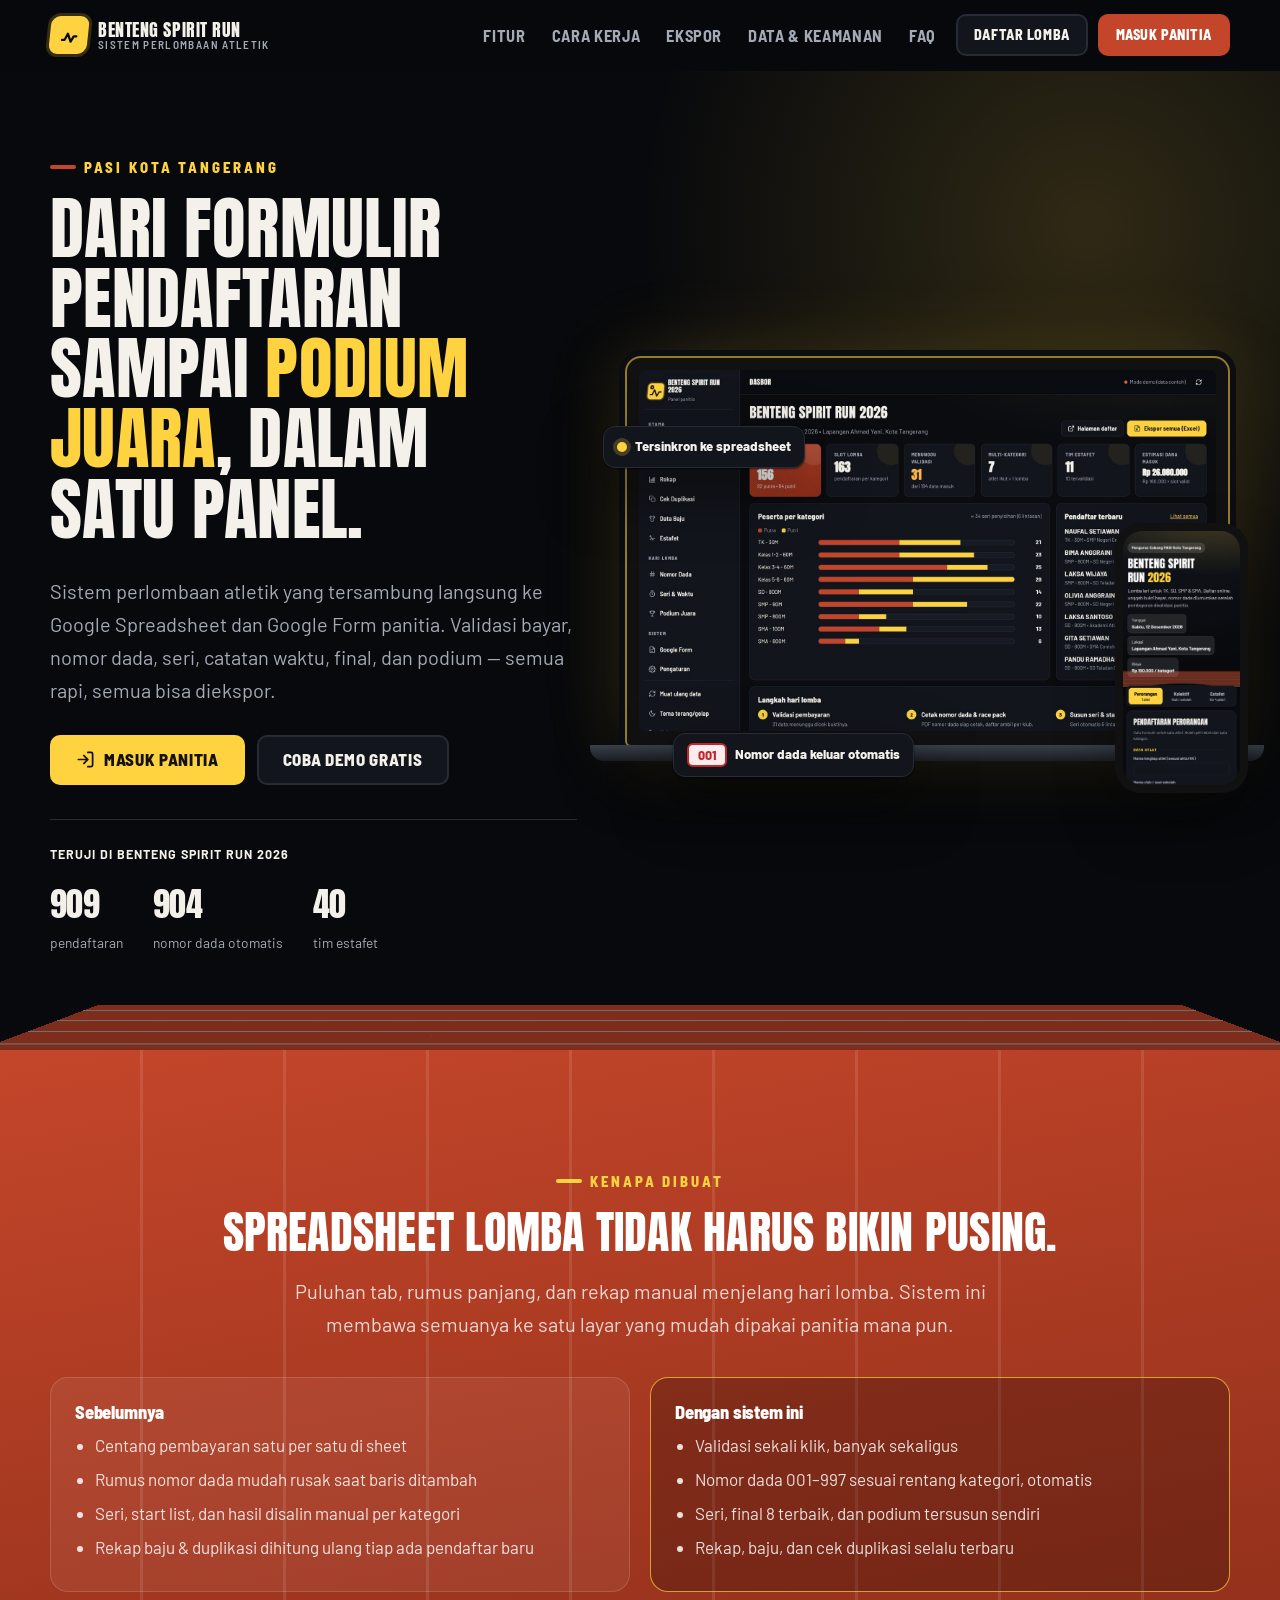
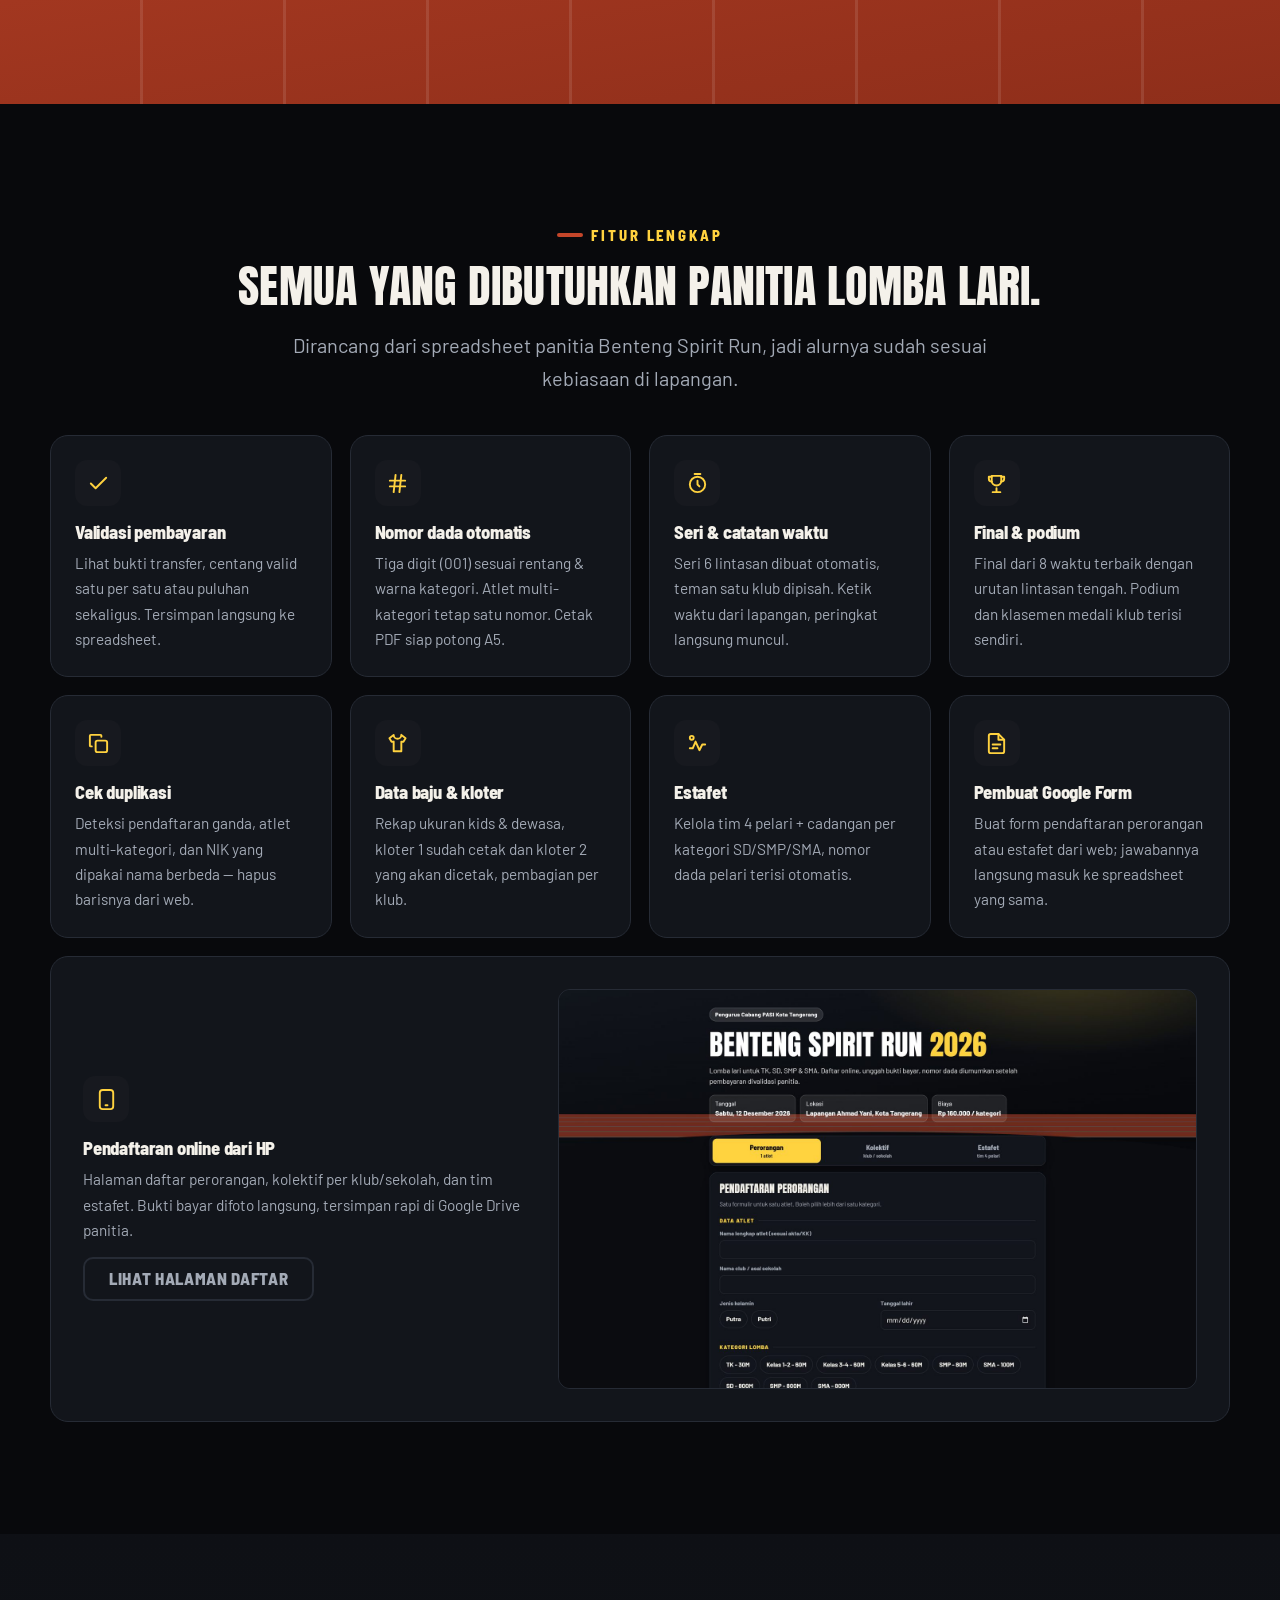
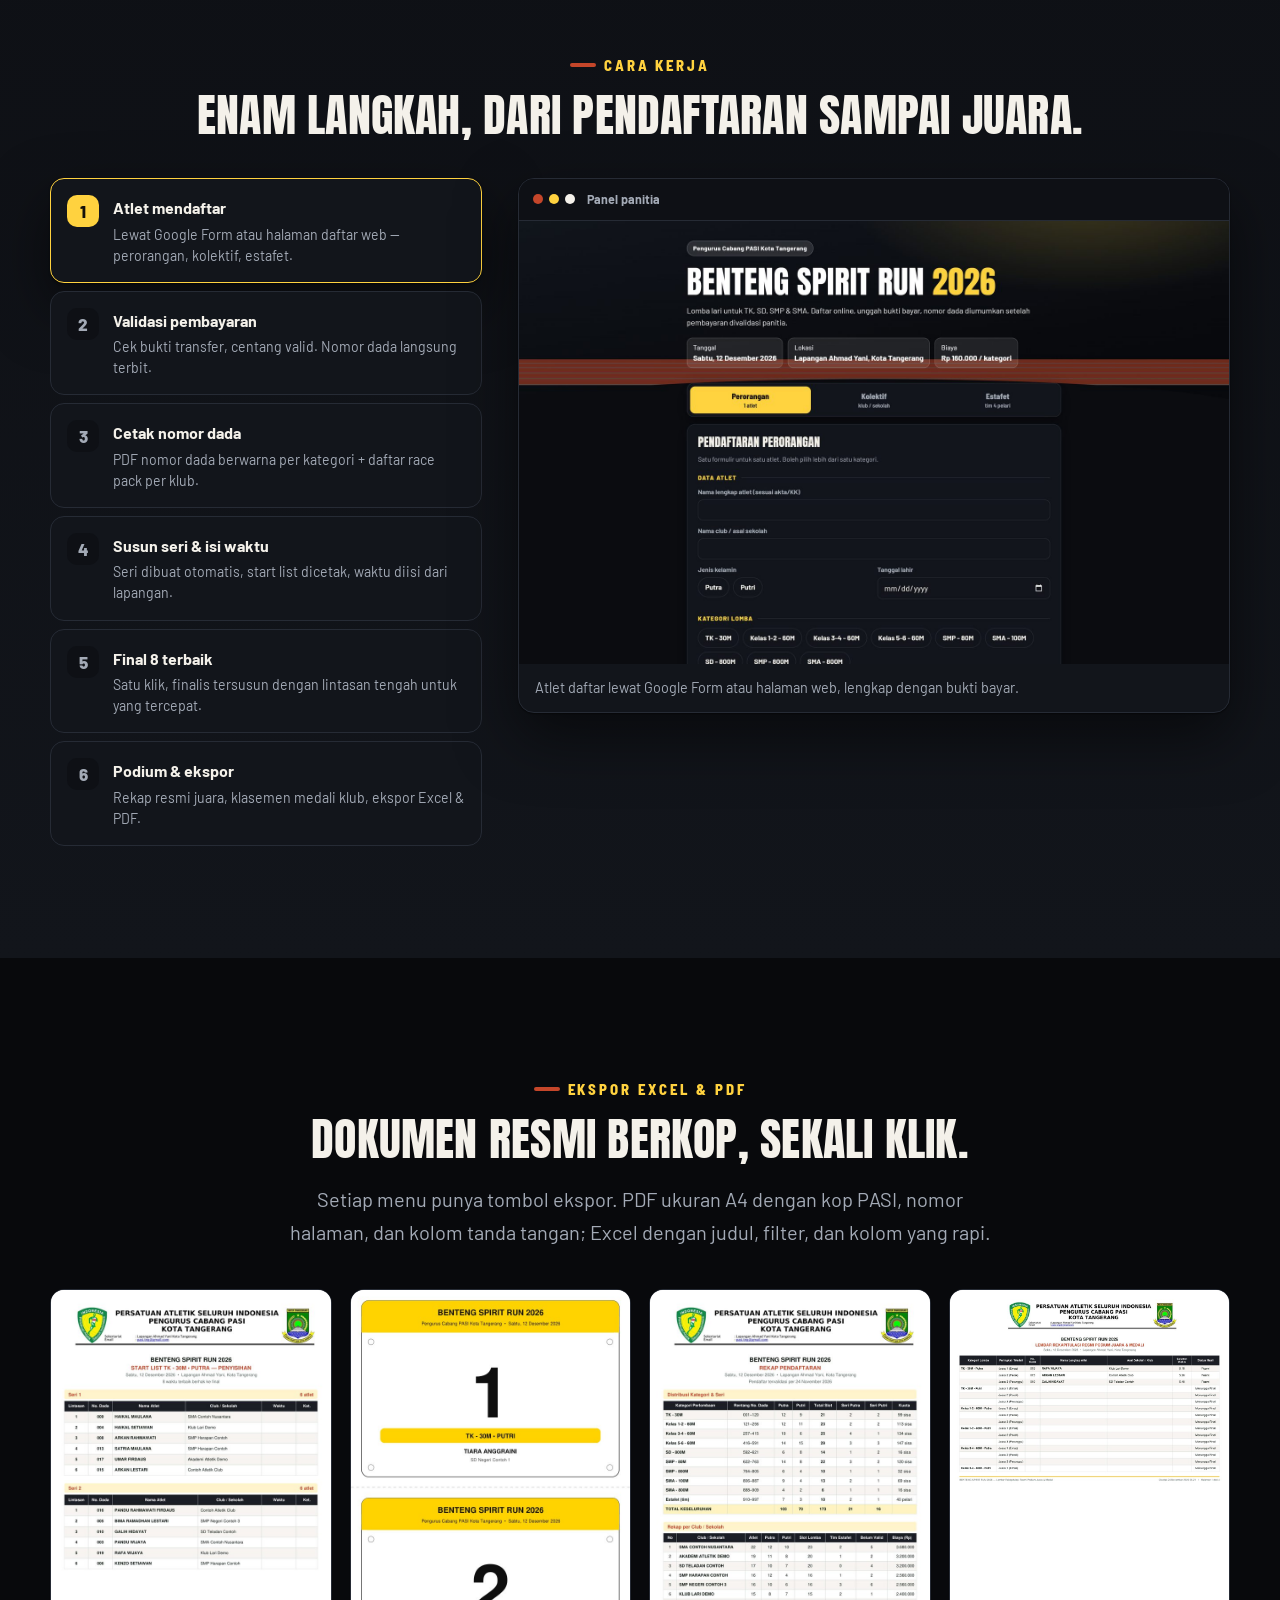
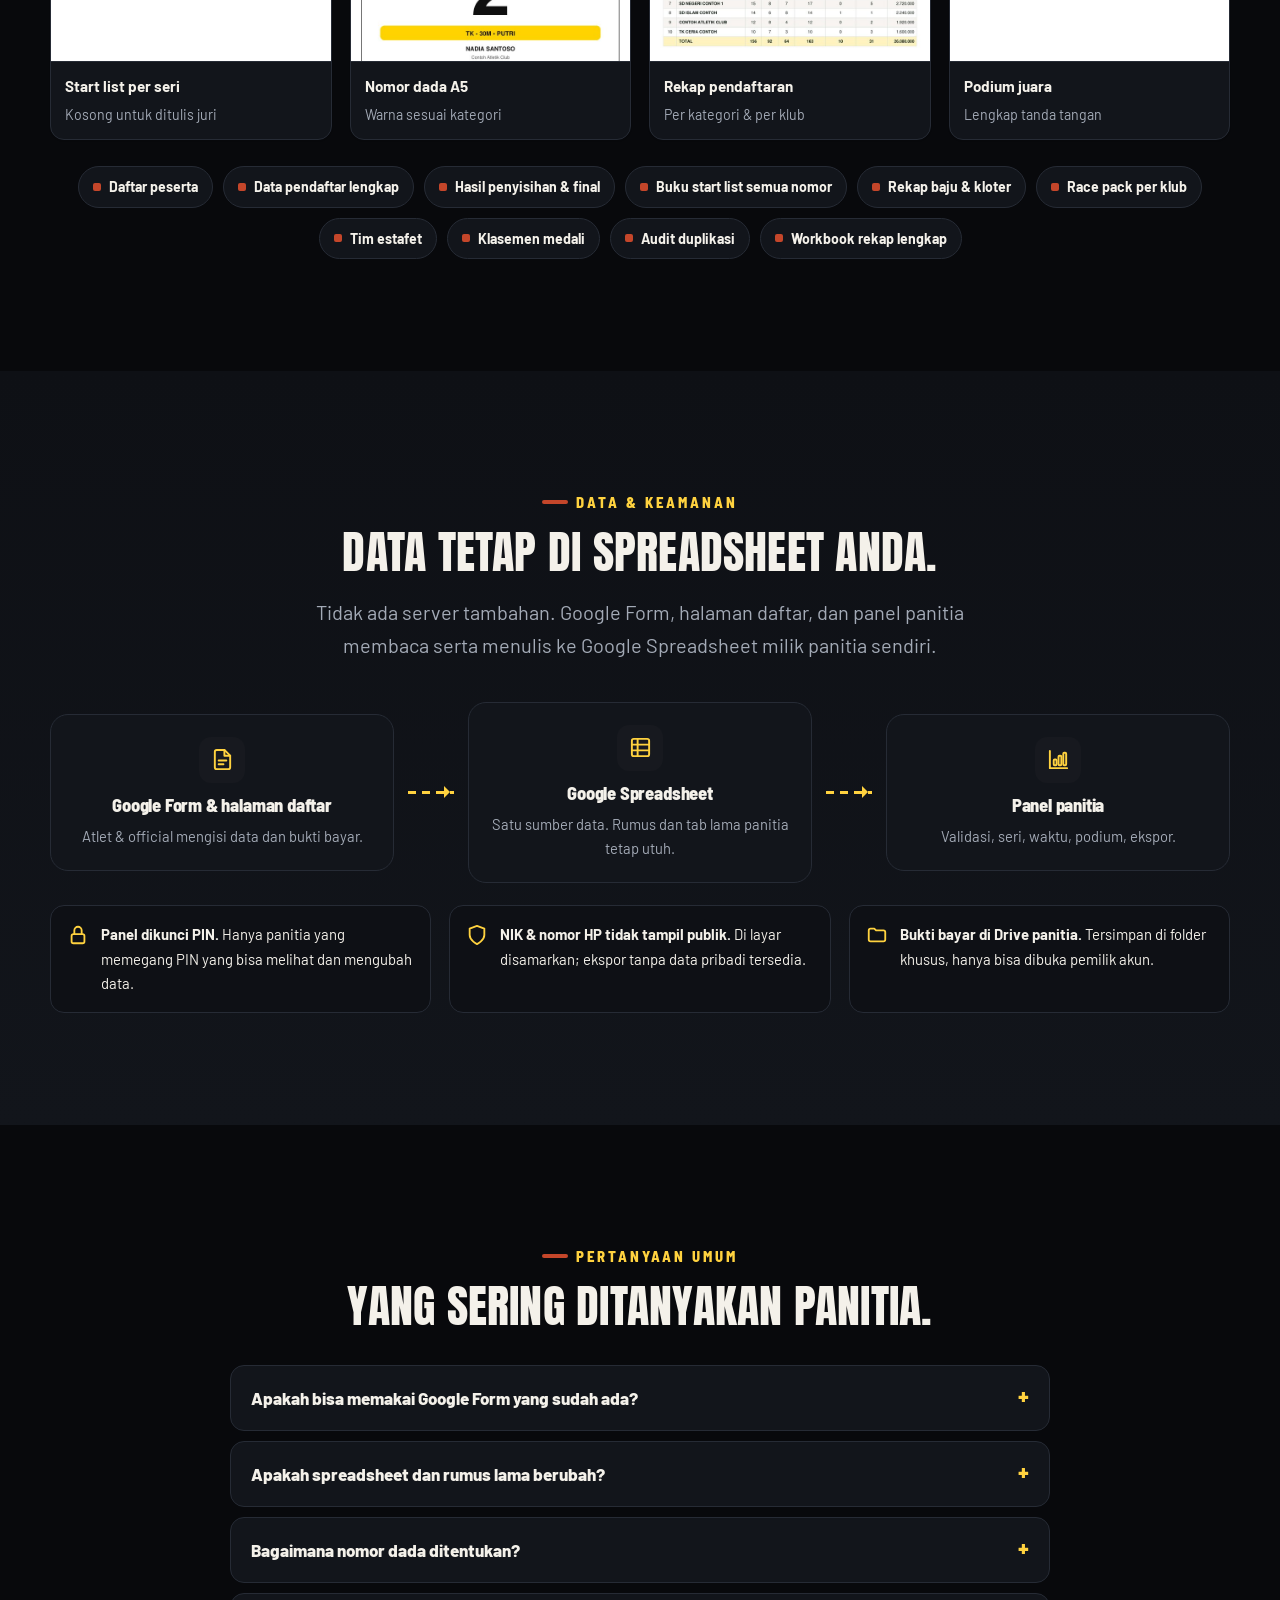
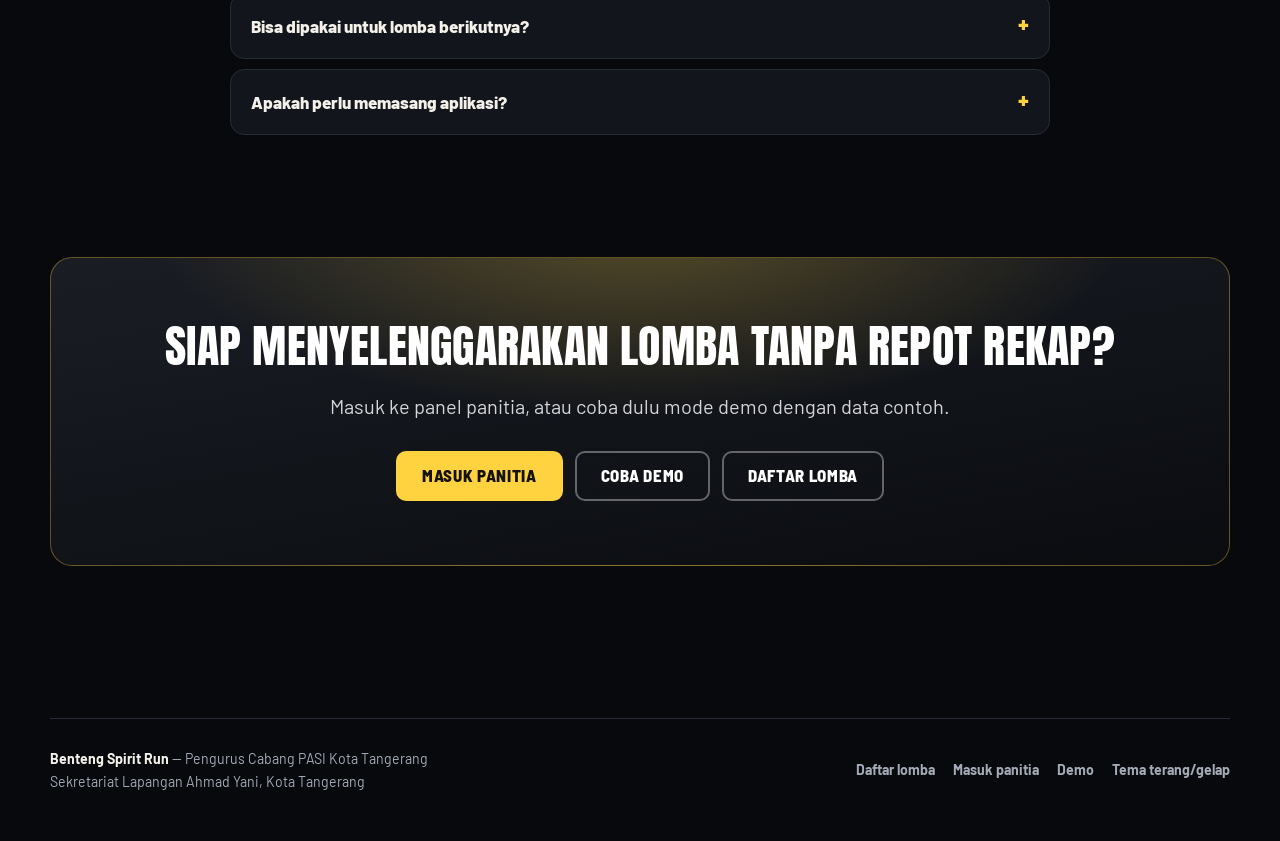
==== commit d1b59e23: "Tema Stadion Malam: gelap, kuning sorot, merah tartan (tanpa hijau)" ====
--- a/index.html
+++ b/index.html
@@ -8,47 +8,46 @@
 <meta property="og:title" content="Sistem Perlombaan Atletik — Benteng Spirit Run">
 <meta property="og:description" content="Dari formulir pendaftaran sampai podium juara, dalam satu panel. PASI Kota Tangerang.">
 <meta property="og:image" content="assets/promo/dasbor.jpg">
-<meta name="theme-color" content="#0f6b3a">
-<link rel="icon" href="data:image/svg+xml,%3Csvg xmlns='http://www.w3.org/2000/svg' viewBox='0 0 32 32'%3E%3Crect width='32' height='32' rx='8' fill='%230f6b3a'/%3E%3Cpath d='M7 22h4l3-9 4 11 3-7h4' fill='none' stroke='%23f5c400' stroke-width='3' stroke-linecap='round' stroke-linejoin='round'/%3E%3C/svg%3E">
+<meta name="theme-color" content="#0A0C10">
+<link rel="icon" href="data:image/svg+xml,%3Csvg xmlns='http://www.w3.org/2000/svg' viewBox='0 0 32 32'%3E%3Crect width='32' height='32' rx='8' fill='%23FFD23F'/%3E%3Cpath d='M7 22h4l3-9 4 11 3-7h4' fill='none' stroke='%230A0C10' stroke-width='3' stroke-linecap='round' stroke-linejoin='round'/%3E%3C/svg%3E">
 <link rel="preconnect" href="https://fonts.googleapis.com"><link rel="preconnect" href="https://fonts.gstatic.com" crossorigin>
-<link href="https://fonts.googleapis.com/css2?family=Plus+Jakarta+Sans:wght@400;500;600;700;800&display=swap" rel="stylesheet">
+<link href="https://fonts.googleapis.com/css2?family=Anton&family=Barlow:wght@400;500;600;700;800&family=Barlow+Semi+Condensed:wght@600;700;800&display=swap" rel="stylesheet">
 <style>
 :root{
-  --brand:#0f6b3a;--brand-2:#0a4d2a;--brand-soft:#e6f2ea;--accent:#f5c400;--on-accent:#1d1800;
-  --bg:#f6f8f7;--surface:#fff;--surface-2:#f1f5f3;--line:#dfe7e2;--text:#0f1a14;--muted:#56665e;
-  --shadow:0 1px 2px rgb(15 26 20/.06),0 18px 50px rgb(15 26 20/.10);
-  --font:"Plus Jakarta Sans",system-ui,-apple-system,"Segoe UI",Roboto,sans-serif;
-  --wrap:min(1180px,100% - 32px);color-scheme:light}
-@media (prefers-color-scheme:dark){:root:not([data-theme="light"]){
-  --brand:#4ccf86;--brand-2:#36b56f;--brand-soft:#10251a;--bg:#0a100d;--surface:#111a15;--surface-2:#0e1612;--line:#22322a;--text:#e6efe9;--muted:#9aaba2;
-  --shadow:0 1px 2px rgb(0 0 0/.4),0 18px 50px rgb(0 0 0/.4);color-scheme:dark}}
-:root[data-theme="dark"]{--brand:#4ccf86;--brand-2:#36b56f;--brand-soft:#10251a;--bg:#0a100d;--surface:#111a15;--surface-2:#0e1612;--line:#22322a;--text:#e6efe9;--muted:#9aaba2;--shadow:0 1px 2px rgb(0 0 0/.4),0 18px 50px rgb(0 0 0/.4);color-scheme:dark}
+  --brand:#FFD23F;--brand-2:#F5C400;--brand-soft:#17191F;--accent:#FFD23F;--on-accent:#14110A;--tartan:#C4462A;--tartan-2:#8E2E1A;
+  --bg:#08090C;--surface:#12151B;--surface-2:#0E1015;--line:#262B35;--text:#F4F1EA;--muted:#A3AAB6;
+  --shadow:0 1px 2px rgb(0 0 0/.5),0 24px 60px rgb(0 0 0/.5);
+  --font:"Barlow",system-ui,-apple-system,"Segoe UI",Roboto,sans-serif;
+  --judul:"Anton","Barlow Semi Condensed",Impact,sans-serif;
+  --label:"Barlow Semi Condensed","Barlow",sans-serif;
+  --wrap:min(1180px,100% - 32px);color-scheme:dark}
+:root[data-theme="light"]{--brand:#C4462A;--brand-2:#A63A22;--brand-soft:#FBEAE5;--bg:#F3F1EC;--surface:#fff;--surface-2:#F8F6F2;--line:#E5E0D6;--text:#14161B;--muted:#5E6470;--shadow:0 1px 2px rgb(20 22 27/.06),0 18px 50px rgb(20 22 27/.10);color-scheme:light}
 *,*::before,*::after{box-sizing:border-box}
 html{scroll-behavior:smooth;scroll-padding-top:80px}
 body{margin:0;font-family:var(--font);font-size:1.0625rem;line-height:1.65;color:var(--text);background:var(--bg);-webkit-font-smoothing:antialiased;overflow-x:hidden}
 img{max-width:100%;height:auto;display:block}
 a{color:inherit}
-h1,h2,h3{line-height:1.12;letter-spacing:-.025em;margin:0 0 .45em;text-wrap:balance}
+h1,h2,h3{line-height:1.12;letter-spacing:-.01em;margin:0 0 .45em;text-wrap:balance}
+h1,h2{font-family:var(--judul);font-weight:400!important;text-transform:uppercase;letter-spacing:.005em;line-height:1.02}
+h3{font-family:var(--label)}
 h1{font-size:clamp(2.3rem,4.6vw + .8rem,4.3rem);font-weight:800}
 h2{font-size:clamp(1.8rem,2.6vw + .8rem,2.9rem);font-weight:800}
 h3{font-size:1.15rem;font-weight:800}
 p{margin:0 0 1em;max-width:64ch}
 .wrap{width:var(--wrap);margin-inline:auto}
 section{padding-block:clamp(64px,9vw,112px)}
-.eyebrow{display:inline-flex;align-items:center;gap:8px;font-size:.78rem;font-weight:800;letter-spacing:.12em;text-transform:uppercase;color:var(--brand);margin-bottom:14px}
-.eyebrow::before{content:"";width:22px;height:3px;border-radius:2px;background:var(--accent)}
+.eyebrow{display:inline-flex;align-items:center;gap:8px;font-family:var(--label);font-size:.92rem;font-weight:800;letter-spacing:.2em;text-transform:uppercase;color:var(--brand);margin-bottom:14px}
+.eyebrow::before{content:"";width:26px;height:4px;border-radius:2px;background:var(--tartan)}
 .lead{font-size:clamp(1.05rem,.6vw + .95rem,1.25rem);color:var(--muted)}
 .center{text-align:center}.center p{margin-inline:auto}
 :focus-visible{outline:3px solid var(--brand);outline-offset:3px;border-radius:8px}
 .skip{position:absolute;left:-999px;top:8px;background:var(--surface);padding:8px 14px;border-radius:8px;z-index:100}.skip:focus{left:8px}
-.btn{display:inline-flex;align-items:center;justify-content:center;gap:9px;min-height:50px;padding:0 24px;border-radius:12px;font:inherit;font-weight:800;font-size:.98rem;text-decoration:none;border:2px solid transparent;cursor:pointer;transition:transform .2s,box-shadow .2s,background .2s,border-color .2s;white-space:nowrap}
+.btn{display:inline-flex;align-items:center;justify-content:center;gap:9px;min-height:50px;padding:0 24px;border-radius:10px;font:inherit;font-family:var(--label);font-weight:800;font-size:1.05rem;letter-spacing:.04em;text-transform:uppercase;text-decoration:none;border:2px solid transparent;cursor:pointer;transition:transform .2s,box-shadow .2s,background .2s,border-color .2s;white-space:nowrap}
 .btn svg{width:19px;height:19px}
 .btn-accent{background:var(--accent);color:var(--on-accent)}
-.btn-accent:hover{transform:translateY(-2px);box-shadow:0 12px 28px rgb(245 196 0/.35)}
-.btn-brand{background:var(--brand);color:#fff}
-:root[data-theme="dark"] .btn-brand{color:#04140b}
-@media (prefers-color-scheme:dark){:root:not([data-theme="light"]) .btn-brand{color:#04140b}}
-.btn-brand:hover{transform:translateY(-2px);box-shadow:0 12px 28px rgb(15 107 58/.3)}
+.btn-accent:hover{transform:translateY(-2px);box-shadow:0 12px 28px rgb(255 210 63/.35)}
+.btn-brand{background:var(--tartan);color:#fff}
+.btn-brand:hover{transform:translateY(-2px);box-shadow:0 12px 28px rgb(196 70 42/.4)}
 .btn-line{border-color:var(--line);background:var(--surface)}
 .btn-line:hover{border-color:var(--brand);transform:translateY(-2px)}
 .btn-ghost-w{border-color:rgb(255 255 255/.35);color:#fff}
@@ -59,11 +58,13 @@
 .nav.scrolled{border-bottom-color:var(--line)}
 .nav .wrap{display:flex;align-items:center;gap:20px;height:70px}
 .logo{display:flex;align-items:center;gap:10px;font-weight:800;text-decoration:none;line-height:1.1}
-.logo span{width:38px;height:38px;border-radius:10px;background:linear-gradient(150deg,#0f6b3a,#0a4d2a);display:grid;place-items:center;box-shadow:inset 0 -3px 0 #f5c400;flex:none}
-.logo svg{width:21px;height:21px;color:#f5c400}
+.logo span{width:38px;height:38px;border-radius:9px;background:#FFD23F;display:grid;place-items:center;transform:skewX(-6deg);box-shadow:0 0 0 3px rgb(255 210 63/.18);flex:none}
+.logo svg{width:21px;height:21px;color:#0A0C10}
+.logo div{font-family:var(--judul);font-weight:400;text-transform:uppercase;letter-spacing:.03em;font-size:1.15rem}
+.logo small{font-family:var(--label)!important;letter-spacing:.12em!important}
 .logo small{display:block;font-size:.7rem;color:var(--muted);font-weight:600}
 .menu{display:flex;gap:26px;list-style:none;margin:0 0 0 auto;padding:0}
-.menu a{text-decoration:none;font-weight:700;font-size:.92rem;color:var(--muted)}
+.menu a{text-decoration:none;font-family:var(--label);font-weight:700;font-size:1.02rem;letter-spacing:.04em;text-transform:uppercase;color:var(--muted)}
 .menu a:hover{color:var(--text)}
 .nav .acts{display:flex;gap:10px}
 .nav .btn{min-height:42px;padding:0 16px;font-size:.88rem;border-radius:10px}
@@ -80,37 +81,39 @@
 
 /* hero */
 .hero{position:relative;padding-block:clamp(40px,6vw,80px) clamp(56px,8vw,96px);overflow:hidden;isolation:isolate}
-.hero::before{content:"";position:absolute;inset:-30% -20% auto auto;width:70vw;height:70vw;max-width:900px;max-height:900px;background:radial-gradient(closest-side,color-mix(in srgb,var(--brand) 20%,transparent),transparent);z-index:-1}
-.hero::after{content:"";position:absolute;left:-10%;right:-10%;bottom:-40px;height:220px;background:repeating-linear-gradient(0deg,transparent 0 34px,color-mix(in srgb,var(--brand) 14%,transparent) 34px 37px);transform:perspective(500px) rotateX(60deg);transform-origin:bottom;z-index:-1;opacity:.8}
+.hero::before{content:"";position:absolute;inset:-30% -20% auto auto;width:70vw;height:70vw;max-width:900px;max-height:900px;background:radial-gradient(closest-side,rgb(255 210 63/.16),transparent);z-index:-1}
+.hero::after{content:"";position:absolute;left:-10%;right:-10%;bottom:-40px;height:240px;background:repeating-linear-gradient(0deg,#9B3520 0 34px,rgb(244 241 234/.55) 34px 37px);transform:perspective(500px) rotateX(60deg);transform-origin:bottom;z-index:-1;opacity:.8}
 .hero .wrap{display:grid;grid-template-columns:minmax(0,1fr) minmax(0,1.15fr);gap:48px;align-items:center}
-.hero h1 em{font-style:normal;background:linear-gradient(transparent 62%,color-mix(in srgb,var(--accent) 70%,transparent) 62%);padding:0}
+.hero h1 em{font-style:normal;color:#FFD23F}
 .cta{display:flex;flex-wrap:wrap;gap:12px;margin-top:28px}
 .stats{display:flex;flex-wrap:wrap;gap:12px 30px;margin-top:34px;padding-top:24px;border-top:1px solid var(--line)}
 .stats div{font-size:.86rem;color:var(--muted)}
-.stats b{display:block;font-size:1.7rem;color:var(--text);letter-spacing:-.02em;font-variant-numeric:tabular-nums}
+.stats b{display:block;font-family:var(--judul);font-weight:400;font-size:2.1rem;color:var(--text);letter-spacing:-.02em;font-variant-numeric:tabular-nums}
 .stats .cap{flex-basis:100%;font-size:.78rem;font-weight:700;letter-spacing:.08em;text-transform:uppercase}
 .device{position:relative}
 .laptop{position:relative;border-radius:16px 16px 6px 6px;background:#111;padding:12px 12px 14px;box-shadow:var(--shadow)}
 .laptop img{border-radius:6px;aspect-ratio:16/10;object-fit:cover;object-position:top left;width:100%}
-.laptop::after{content:"";position:absolute;left:-6%;right:-6%;bottom:-16px;height:16px;border-radius:0 0 14px 14px;background:linear-gradient(#cfd6d2,#9aa3a0)}
+.laptop{border:2px solid rgb(255 210 63/.55)!important;box-shadow:0 0 0 6px #0b0d11,0 0 80px rgb(255 210 63/.18),var(--shadow)!important}
+.laptop::after{content:"";position:absolute;left:-6%;right:-6%;bottom:-16px;height:16px;border-radius:0 0 14px 14px;background:linear-gradient(#3a3f49,#1a1d23)}
 .phone{position:absolute;right:-18px;bottom:-46px;width:clamp(120px,22%,190px);border-radius:26px;background:#111;padding:8px;box-shadow:0 30px 60px rgb(0 0 0/.3)}
 .phone img{border-radius:19px;aspect-ratio:9/19.5;object-fit:cover;object-position:top}
 .chip{position:absolute;display:flex;align-items:center;gap:8px;background:var(--surface);border:1px solid var(--line);border-radius:12px;padding:9px 13px;font-size:.82rem;font-weight:800;box-shadow:var(--shadow)}
-.chip i{width:10px;height:10px;border-radius:50%;background:#16a34a;box-shadow:0 0 0 4px rgb(22 163 74/.18)}
+.chip i{width:10px;height:10px;border-radius:50%;background:#FFD23F;box-shadow:0 0 0 4px rgb(255 210 63/.22)}
 .chip.c1{left:-22px;top:18%}
 .chip.c2{left:8%;bottom:-30px}
 .chip .b{display:inline-grid;place-items:center;min-width:40px;height:24px;border:2px solid #c0262d;color:#c0262d;background:#fdecec;border-radius:6px;font-size:.78rem}
 @media (max-width:980px){.hero .wrap{grid-template-columns:1fr}.device{margin:10px 8px 40px}.chip.c1{left:-6px}.phone{right:-4px}}
 
 /* problem → solution */
-.band{background:linear-gradient(160deg,#0f6b3a,#0a4d2a);color:#fff}
-.band .eyebrow{color:#f5c400}.band p{color:rgb(255 255 255/.8)}
+.band{background:linear-gradient(170deg,#C4462A,#8E2E1A);color:#fff;position:relative;isolation:isolate;overflow:hidden}
+.band::before{content:"";position:absolute;inset:0;background:repeating-linear-gradient(90deg,transparent 0 140px,rgb(255 255 255/.10) 140px 143px);z-index:-1}
+.band .eyebrow{color:#FFD23F}.band .eyebrow::before{background:#FFD23F}.band p{color:rgb(255 255 255/.8)}
 .vs{display:grid;grid-template-columns:1fr 1fr;gap:20px;margin-top:36px}
 .vs>div{border-radius:18px;padding:24px;background:rgb(255 255 255/.06);border:1px solid rgb(255 255 255/.14)}
 .vs h3{display:flex;gap:10px;align-items:center}
 .vs ul{margin:0;padding-left:20px;color:rgb(255 255 255/.85)}
 .vs li{margin:6px 0}
-.vs .after{background:rgb(255 255 255/.12);border-color:rgb(245 196 0/.5)}
+.vs .after{background:rgb(0 0 0/.22);border-color:rgb(255 210 63/.7)}
 @media (max-width:760px){.vs{grid-template-columns:1fr}}
 
 /* fitur */
@@ -132,17 +135,18 @@
 .tab strong{display:block;font-size:1rem}
 .tab span{display:block;font-size:.88rem;color:var(--muted);line-height:1.5;margin-top:2px}
 .tab[aria-selected="true"]{border-color:var(--brand);box-shadow:var(--shadow)}
-.tab[aria-selected="true"] b.n{background:var(--brand);color:#fff}
+.tab[aria-selected="true"] b.n{background:#FFD23F;color:#14110A}
 .shot{position:sticky;top:96px;border-radius:16px;overflow:hidden;border:1px solid var(--line);box-shadow:var(--shadow);background:var(--surface)}
 .shot .bar{display:flex;gap:6px;align-items:center;padding:10px 14px;border-bottom:1px solid var(--line);background:var(--surface-2);font-size:.78rem;color:var(--muted);font-weight:700}
 .shot .bar i{width:10px;height:10px;border-radius:50%;background:#e5e7eb}
-.shot .bar i:nth-child(1){background:#f87171}.shot .bar i:nth-child(2){background:#fbbf24}.shot .bar i:nth-child(3){background:#34d399}
+.shot .bar i:nth-child(1){background:#C4462A}.shot .bar i:nth-child(2){background:#FFD23F}.shot .bar i:nth-child(3){background:#F4F1EA}
 .shot img{width:100%;aspect-ratio:16/10;object-fit:cover;object-position:top left;transition:opacity .25s}
 .shot figcaption{padding:12px 16px;font-size:.9rem;color:var(--muted)}
 @media (max-width:900px){.steps{grid-template-columns:1fr}.shot{position:relative;top:0;order:-1}}
 
 /* dokumen */
-.alt{background:var(--brand-soft)}
+.alt{background:linear-gradient(180deg,#0E1015,#12151B)}
+:root[data-theme="light"] .alt{background:#EFEAE1}
 .docs{display:grid;grid-template-columns:repeat(4,minmax(0,1fr));gap:18px;margin-top:40px}
 .doc{background:var(--surface);border-radius:14px;border:1px solid var(--line);overflow:hidden;box-shadow:0 1px 2px rgb(0 0 0/.05)}
 .doc img{aspect-ratio:3/4;object-fit:cover;object-position:top;width:100%;border-bottom:1px solid var(--line);background:#fff}
@@ -152,7 +156,7 @@
 .doc small{color:var(--muted)}
 .ex{display:flex;flex-wrap:wrap;gap:10px;margin-top:26px;justify-content:center}
 .ex span{display:inline-flex;align-items:center;gap:8px;padding:8px 14px;border-radius:999px;background:var(--surface);border:1px solid var(--line);font-weight:700;font-size:.88rem}
-.ex span::before{content:"";width:8px;height:8px;border-radius:50%;background:var(--brand)}
+.ex span::before{content:"";width:8px;height:8px;border-radius:2px;background:var(--tartan)}
 @media (max-width:900px){.docs{grid-template-columns:repeat(2,minmax(0,1fr))}}
 
 /* alur data */
@@ -160,7 +164,7 @@
 .node{background:var(--surface);border:1px solid var(--line);border-radius:18px;padding:22px;text-align:center}
 .node .ico{margin:0 auto 12px}
 .node p{color:var(--muted);font-size:.92rem;margin:0 auto}
-.arrow{width:46px;height:2px;background:repeating-linear-gradient(90deg,var(--brand) 0 8px,transparent 8px 14px);position:relative}
+.arrow{width:46px;height:3px;background:repeating-linear-gradient(90deg,var(--brand) 0 8px,transparent 8px 14px);position:relative}
 .arrow::after{content:"";position:absolute;right:-2px;top:-5px;border:6px solid transparent;border-left-color:var(--brand)}
 @media (max-width:860px){.flow{grid-template-columns:1fr}.arrow{width:2px;height:34px;margin:auto;background:repeating-linear-gradient(180deg,var(--brand) 0 8px,transparent 8px 14px)}.arrow::after{right:-5px;top:auto;bottom:-10px;border-left-color:transparent;border-top-color:var(--brand)}}
 .safe{display:grid;grid-template-columns:repeat(3,1fr);gap:18px;margin-top:22px}
@@ -175,8 +179,8 @@
 .faq summary::after{content:"+";font-size:1.4rem;line-height:1;color:var(--brand)}
 .faq details[open] summary::after{content:"–"}
 .faq details p{color:var(--muted);margin:0 0 18px}
-.final{border-radius:28px;padding:clamp(36px,6vw,64px);background:linear-gradient(150deg,#0f6b3a,#083d21);color:#fff;text-align:center;position:relative;overflow:hidden;isolation:isolate}
-.final::before{content:"";position:absolute;inset:auto -10% -95% -10%;height:120%;background:repeating-linear-gradient(0deg,transparent 0 40px,rgb(255 255 255/.12) 40px 43px);transform:perspective(500px) rotateX(62deg);z-index:-1}
+.final{border-radius:22px;padding:clamp(36px,6vw,64px);background:radial-gradient(700px 280px at 50% -40px,rgb(255 210 63/.28),transparent 70%),linear-gradient(170deg,#1A1D24,#0A0C10);border:1px solid rgb(255 210 63/.35);color:#fff;text-align:center;position:relative;overflow:hidden;isolation:isolate}
+.final::before{content:"";position:absolute;inset:auto -10% -95% -10%;height:120%;background:repeating-linear-gradient(0deg,#C4462A 0 40px,rgb(244 241 234/.7) 40px 43px);opacity:.55;transform:perspective(500px) rotateX(62deg);z-index:-1}
 .final h2{color:#fff}.final p{color:rgb(255 255 255/.82);margin-inline:auto}
 .final .cta{justify-content:center}
 footer{padding:40px 0 48px;color:var(--muted);font-size:.88rem}
@@ -352,7 +356,7 @@
   const b=document.getElementById('burger'), m=document.getElementById('menu');
   b.onclick=()=>{const o=m.classList.toggle('open'); b.setAttribute('aria-expanded',o)};
   m.querySelectorAll('a').forEach(a=>a.onclick=()=>{m.classList.remove('open');b.setAttribute('aria-expanded','false')});
-  document.getElementById('tema').onclick=()=>{const r=document.documentElement;const g=r.dataset.theme?r.dataset.theme==='dark':matchMedia('(prefers-color-scheme: dark)').matches;r.dataset.theme=g?'light':'dark';try{localStorage.setItem('bsr_tema',r.dataset.theme)}catch(e){}};
+  document.getElementById('tema').onclick=()=>{const r=document.documentElement;const g=r.dataset.theme!=='light';r.dataset.theme=g?'light':'dark';try{localStorage.setItem('bsr_tema',r.dataset.theme)}catch(e){}};
   // tab cara kerja
   const tabs=[...document.querySelectorAll('.tab')], img=document.getElementById('shotImg'), cap=document.getElementById('shotCap');
   tabs.forEach((t,i)=>t.onclick=()=>{tabs.forEach(x=>x.setAttribute('aria-selected',x===t));img.style.opacity=.2;setTimeout(()=>{img.src='assets/promo/'+t.dataset.img+'.jpg';img.alt='Tangkapan layar langkah '+(i+1);cap.textContent=t.dataset.cap;img.style.opacity=1},150)});
